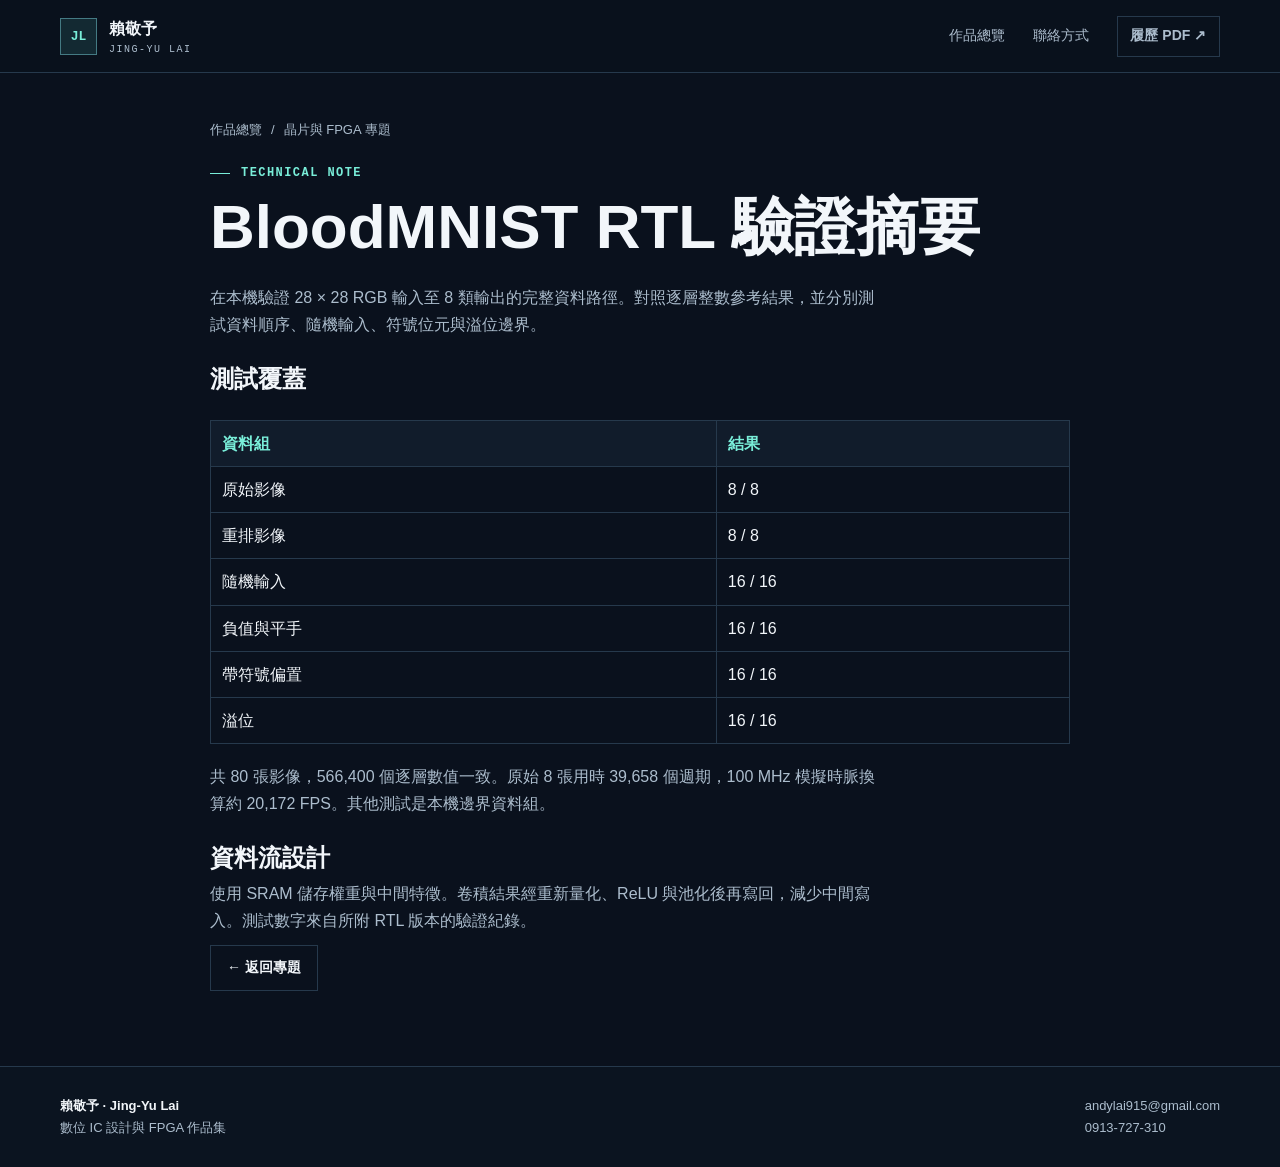
==== blood-validation.html @ 58cb05b3 "Publish portfolio on GitHub Pages" ====
<!doctype html><html lang="zh-Hant"><head><meta charset="utf-8"><meta name="viewport" content="width=device-width, initial-scale=1"><meta name="robots" content="noindex, nofollow"><meta name="description" content="在本機驗證 28 × 28 RGB 輸入至 8 類輸出的完整資料路徑。對照逐層整數參考結果，並分別測試資料順序、隨機輸入、符號位元與溢位邊界。"><meta name="theme-color" content="#0a111d"><title>BloodMNIST RTL 驗證摘要｜賴敬予</title><link rel="icon" type="image/svg+xml" href="assets/icon.svg"><link rel="stylesheet" href="site.css"><script src="site.js" defer></script></head><body><a class="skip" href="#main">跳至主要內容</a><header class="topbar"><div class="wrap"><a class="brand" href="index.html"><span class="mark" aria-hidden="true">JL</span><span>賴敬予<small>JING-YU LAI</small></span></a><nav class="nav" aria-label="主選單"><a href="index.html#portfolio">作品總覽</a><a class="contact-nav" href="index.html#contact">聯絡方式</a><a class="outline" href="assets/docs/resume-zh.pdf" target="_blank" rel="noopener">履歷 PDF ↗</a></nav></div></header><main id="main" class="wrap readable"><div class="crumb"><a href="index.html#portfolio">作品總覽</a> / <a href="hardware.html#entry-1">晶片與 FPGA 專題</a></div><div class="mono eyebrow">TECHNICAL NOTE</div><h1>BloodMNIST RTL 驗證摘要</h1><p>在本機驗證 28 × 28 RGB 輸入至 8 類輸出的完整資料路徑。對照逐層整數參考結果，並分別測試資料順序、隨機輸入、符號位元與溢位邊界。</p><h2>測試覆蓋</h2><div class="table-wrap"><table><thead><tr><th scope="col">資料組</th><th scope="col">結果</th></tr></thead><tbody><tr><td>原始影像</td><td>8 / 8</td></tr><tr><td>重排影像</td><td>8 / 8</td></tr><tr><td>隨機輸入</td><td>16 / 16</td></tr><tr><td>負值與平手</td><td>16 / 16</td></tr><tr><td>帶符號偏置</td><td>16 / 16</td></tr><tr><td>溢位</td><td>16 / 16</td></tr></tbody></table></div><p>共 80 張影像，566,400 個逐層數值一致。原始 8 張用時 39,658 個週期，100 MHz 模擬時脈換算約 20,172 FPS。其他測試是本機邊界資料組。</p><h2>資料流設計</h2><p>使用 SRAM 儲存權重與中間特徵。卷積結果經重新量化、ReLU 與池化後再寫回，減少中間寫入。測試數字來自所附 RTL 版本的驗證紀錄。</p><a class="outline" href="hardware.html#entry-1">← 返回專題</a></main><footer class="footer" id="contact"><div class="wrap"><div><strong>賴敬予 · Jing-Yu Lai</strong><br>數位 IC 設計與 FPGA 作品集</div><div><a href="mailto:andylai915@gmail.com">andylai915@gmail.com</a><br><a href="tel:+886913727310">0913-727-310</a></div></div></footer></body></html>
---- site.css ----
:root{color-scheme:dark;--bg:#0a111d;--nav:#0b1420;--surface:#111c2b;--surface2:#142235;--line:#26394c;--ink:#f2f6fa;--muted:#acbdcd;--mint:#79eed9;--blue:#6ea8ff;--mono:"Cascadia Mono","SFMono-Regular",Consolas,monospace;--sans:"Segoe UI","Microsoft JhengHei","Noto Sans TC",sans-serif}
*{box-sizing:border-box}html{scroll-behavior:smooth;scroll-padding-top:95px}body{margin:0;background:var(--bg);color:var(--ink);font:16px/1.7 var(--sans);-webkit-font-smoothing:antialiased}img{display:block;max-width:100%}a{color:inherit;text-decoration:none}button{font:inherit}a:focus-visible,button:focus-visible{outline:2px solid var(--mint);outline-offset:5px}h1,h2,h3,p{margin:0}h1,h2,h3{line-height:1.22;text-wrap:balance}p{max-width:75ch}::selection{background:var(--mint);color:#06151a}
.wrap{width:min(1160px,calc(100% - 72px));margin-inline:auto}.skip{position:absolute;z-index:9;left:12px;top:-100px;background:var(--mint);color:var(--bg);padding:.65rem 1rem}.skip:focus{top:12px}
.topbar{position:sticky;top:0;z-index:5;background:rgba(10,17,29,.94);border-bottom:1px solid var(--line);backdrop-filter:blur(14px)}.topbar .wrap{display:flex;align-items:center;justify-content:space-between;min-height:72px;gap:20px}.brand{display:flex;align-items:center;gap:12px;font-weight:760;white-space:nowrap}.mark{width:37px;height:37px;border:1px solid #447a83;color:var(--mint);background:#132932;display:grid;place-items:center;font:700 13px var(--mono)}.brand small{display:block;font:10px/1.4 var(--mono);letter-spacing:.15em;color:var(--muted)}.nav{display:flex;align-items:center;gap:28px;font-size:14px;color:var(--muted);white-space:nowrap}.nav a:hover,.contact-links a:hover,.crumb a:hover{color:var(--mint)}.nav .outline{padding:.4rem .8rem}
.mono{font-family:var(--mono);font-size:12px;letter-spacing:.12em;color:var(--mint);font-weight:700}.eyebrow{display:flex;align-items:center;gap:11px}.eyebrow:before{content:"";width:20px;height:1px;background:var(--mint)}.dim{color:var(--muted)}.grid-bg{position:relative;isolation:isolate;background-image:linear-gradient(#6ca6dc0c 1px,transparent 1px),linear-gradient(90deg,#6ca6dc0c 1px,transparent 1px),radial-gradient(ellipse at 77% 30%,#152d46 0,transparent 62%);background-size:36px 36px,36px 36px,100% 100%}.grid-bg:after{content:"";pointer-events:none;z-index:-1;position:absolute;inset:0;background:linear-gradient(0deg,var(--bg) 0%,transparent 24%)}
.hero{position:relative;overflow:hidden;border-bottom:1px solid #172639}.trace{position:absolute;inset:0 0 0 auto;width:min(66%,860px);height:100%;object-fit:cover;opacity:.54;z-index:-1;pointer-events:none}.hero-grid{display:grid;grid-template-columns:1.38fr .85fr;gap:6%;align-items:center;min-height:532px;padding-block:60px}.hero h1{font-size:clamp(60px,9vw,116px);font-weight:850;letter-spacing:.045em;margin:16px 0 1px}.hero .english{color:var(--mint);font-size:clamp(24px,4vw,42px);font-weight:570;letter-spacing:.04em;line-height:1.15}.hero h2{font-size:clamp(17px,2vw,23px);margin-top:24px;letter-spacing:.07em}.lede{margin-top:12px;color:var(--muted);font-size:16px;line-height:1.78}.actions,.contact-links{display:flex;flex-wrap:wrap;align-items:center;gap:12px}.actions{margin-top:24px}.button,.outline{display:inline-flex;align-items:center;justify-content:center;gap:10px;padding:.63rem 1rem;border:1px solid var(--line);font-weight:710;font-size:14px;min-height:41px}.button{background:var(--mint);color:#08202a;border-color:var(--mint)}.button:hover{background:#a9fff0}.outline:hover{border-color:var(--mint);color:var(--mint)}.contact-links{margin-top:18px;font-size:14px;color:var(--muted);column-gap:21px}.contact-links span{color:var(--mint);font:11px var(--mono);margin-right:6px}
.portrait{width:min(100%,334px);margin:0 auto;position:relative;padding:14px;border:1px solid #527180;background:#0c1825c9;box-shadow:0 20px 80px #01070d88}.portrait:before,.portrait:after{content:"";position:absolute;width:27px;height:27px;pointer-events:none}.portrait:before{left:-1px;top:-1px;border-left:2px solid var(--mint);border-top:2px solid var(--mint)}.portrait:after{right:-1px;bottom:-1px;border-right:2px solid var(--mint);border-bottom:2px solid var(--mint)}.portrait img{width:100%;aspect-ratio:1.02;object-fit:cover;object-position:50% 36%;background:#e8eef2}.portrait figcaption{font:11px/1.4 var(--mono);letter-spacing:.09em;color:#b2d6dd;display:flex;justify-content:space-between;gap:8px;margin-top:12px}.portrait figcaption span:last-child{color:var(--mint)}
.metrics-band{border-bottom:1px solid var(--line);background:#0e1825}.home-metrics{display:grid;grid-template-columns:repeat(4,1fr)}.home-metrics a{padding:23px 20px 23px 0;display:block}.home-metrics a+a{border-left:1px solid var(--line);padding-left:23px}.home-metrics a:hover strong{color:#fff}.home-metrics strong{display:block;font-size:clamp(20px,2.9vw,31px);font-weight:750;line-height:1.2;color:var(--mint);font-variant-numeric:tabular-nums}.home-metrics span{display:block;color:var(--muted);font-size:13px;margin-top:5px}
.library{padding:70px 0 85px}.section-head{margin:0 0 27px}.section-head h2{font-size:clamp(29px,4vw,45px);margin-top:9px}.section-head p{color:var(--muted);margin-top:10px}.cards{display:grid;grid-template-columns:repeat(3,minmax(0,1fr));gap:18px}.card{display:block;border:1px solid var(--line);background:var(--surface);transition:transform .18s,border-color .18s;position:relative}.card:hover{transform:translateY(-4px);border-color:var(--mint)}.card-image{aspect-ratio:2.05;overflow:hidden;border-bottom:1px solid var(--line);position:relative}.card-image img{width:100%;height:100%;object-fit:cover}.card-image b{position:absolute;top:10px;left:12px;border:1px solid #4e7782;background:#0a1724;padding:2px 7px;color:var(--mint);font:12px/1.5 var(--mono)}.card-text{padding:17px 17px 18px;position:relative}.card-text h3{margin-top:5px;font-size:21px;max-width:90%}.card-text p{margin-top:7px;font-size:14px;color:var(--muted)}.card-text .arrow{position:absolute;right:17px;top:25px;color:var(--mint);font-size:20px}.card-text .mono{font-size:10px}
.skills-strip{border-block:1px solid var(--line);padding:31px 0;background:#0e1825}.skills-strip .wrap{display:grid;grid-template-columns:1fr 1.45fr;gap:25px;align-items:center}.skills-strip h2{margin:6px 0 0;font-size:23px}.skills-strip p{color:var(--muted)}
.detail-hero{border-bottom:1px solid var(--line)}.detail-hero .wrap{display:grid;grid-template-columns:1.6fr 1fr;align-items:center;gap:32px;padding-block:46px}.detail-hero h1{font-size:clamp(38px,6.2vw,68px);margin:12px 0 14px}.detail-hero p{color:var(--muted);line-height:1.9}.detail-hero img{border:1px solid #3a5868;width:100%}.crumb{color:var(--muted);font-size:13px;margin-bottom:22px;display:flex;flex-wrap:wrap;gap:9px}.indexline{padding:18px 0;border-bottom:1px solid var(--line);background:#0e1825}.indexline .wrap{display:flex;align-items:baseline;gap:11px 22px;flex-wrap:wrap}.indexline a{font-size:13px;color:var(--muted);text-decoration:underline;text-underline-offset:3px}.indexline a:hover{color:var(--mint)}.entries{padding:20px 0 72px}.entry{display:grid;grid-template-columns:66px 1fr;gap:15px;padding:35px 0;border-bottom:1px solid var(--line);scroll-margin-top:10px}.entry-id{color:var(--mint);font:700 24px var(--mono);opacity:.8;padding-top:6px}.entry h2{font-size:clamp(23px,3.4vw,36px);margin:6px 0 11px}.entry p{color:var(--muted);line-height:1.8}.entry .note{font-size:13px;margin-top:10px}.entry .metrics{display:grid;grid-template-columns:repeat(auto-fit,minmax(184px,1fr));margin-top:19px;gap:11px}.entry .metric{border-top:1px solid #3b6a71;background:#12212e;padding:10px 13px}.entry .metric strong{display:block;font-size:clamp(17px,2.2vw,23px);color:var(--mint);font-variant-numeric:tabular-nums}.entry .metric span{display:block;font-size:13px;color:var(--muted)}.docs{display:flex;flex-wrap:wrap;gap:8px;margin-top:20px}.docs a{color:var(--ink);font-size:14px;display:inline-flex;align-items:center;gap:8px;padding:8px 11px;background:#132232;border:1px solid var(--line)}.docs a:hover{border-color:var(--mint);color:var(--mint)}.docs b{font:700 10px var(--mono);color:var(--mint)}.docs .open{color:var(--mint)}
.gallery{display:grid;grid-template-columns:repeat(auto-fit,minmax(170px,1fr));gap:12px;margin-top:20px}.gallery button{padding:0;cursor:zoom-in;color:var(--ink);text-align:left;border:1px solid var(--line);background:var(--surface);min-width:0}.gallery button:hover{border-color:var(--mint)}.gallery img{width:100%;height:165px;object-fit:contain;background:#e8edf2}.gallery span{display:flex;justify-content:space-between;gap:10px;padding:8px 10px;font-size:13px}.gallery b{color:var(--mint)}
.viewer{position:fixed;border:1px solid #587789;background:#0d1827;color:var(--ink);padding:0;width:min(1000px,calc(100% - 30px));max-height:92dvh}.viewer::backdrop{background:#03070cdb}.viewer header{display:flex;justify-content:space-between;gap:12px;align-items:center;padding:8px 13px;border-bottom:1px solid var(--line)}.viewer button{background:#15273b;color:var(--ink);border:1px solid var(--line);padding:.35rem .8rem;cursor:pointer}.viewer img{margin:auto;width:auto;max-width:100%;max-height:calc(92dvh - 56px);object-fit:contain;background:white}.bottom-nav{display:flex;justify-content:space-between;gap:16px;padding-top:24px}.readable{padding:46px 0 75px;max-width:860px}.readable h1{font-size:clamp(36px,6vw,62px);margin:6px 0 19px}.readable h2{margin:26px 0 7px}.readable p{color:var(--muted);margin:0 0 11px}.readable table{border-collapse:collapse;width:100%;margin:19px 0}.readable th,.readable td{text-align:left;padding:9px 11px;border:1px solid var(--line)}.readable th{color:var(--mint);background:var(--surface)}.readable .table-wrap{overflow:auto}.footer{border-top:1px solid var(--line);padding:28px 0;background:#0b1420}.footer .wrap{display:flex;flex-wrap:wrap;justify-content:space-between;gap:14px;color:var(--muted);font-size:13px}.footer strong{color:var(--ink)}.footer a:hover{color:var(--mint)}
@media(max-width:850px){.wrap{width:calc(100% - 42px)}.hero-grid{gap:4%;min-height:450px}.cards{grid-template-columns:repeat(2,minmax(0,1fr))}.nav{gap:16px}.detail-hero .wrap{gap:18px}.home-metrics a+a{padding-left:12px}.home-metrics a{padding-right:9px}}
@media(max-width:560px){.wrap{width:calc(100% - 32px)}.topbar .wrap{min-height:62px;gap:8px}.brand{gap:7px;font-size:13px}.mark{width:29px;height:29px;font-size:10px}.brand small,.nav .contact-nav{display:none}.nav{gap:10px;font-size:12px}.nav .outline{min-height:30px;font-size:11px;padding:.2rem .4rem}.hero-grid{grid-template-columns:1fr;padding-block:35px 29px;gap:27px}.hero h1{font-size:66px}.hero h2{margin-top:16px}.portrait{width:62%;max-width:240px;justify-self:start;margin:0}.trace{width:100%}.home-metrics{grid-template-columns:repeat(2,1fr)}.home-metrics a:nth-child(3){border-left:0;padding-left:0}.home-metrics a:nth-child(n+3){border-top:1px solid var(--line)}.home-metrics a{padding-top:15px;padding-bottom:15px}.library{padding-block:45px}.cards{grid-template-columns:1fr}.skills-strip .wrap,.detail-hero .wrap{grid-template-columns:1fr}.detail-hero .wrap{padding-block:30px}.detail-hero img{max-width:380px}.entry{grid-template-columns:30px 1fr;gap:9px;padding:26px 0}.entry-id{font-size:16px}.entry .metrics{grid-template-columns:1fr}.gallery{grid-template-columns:1fr}.gallery img{height:150px}.bottom-nav{flex-wrap:wrap}}
@media(prefers-reduced-motion:reduce){*,*::before,*::after{scroll-behavior:auto!important;transition:none!important}}
.gallery img.full-image{height:auto}
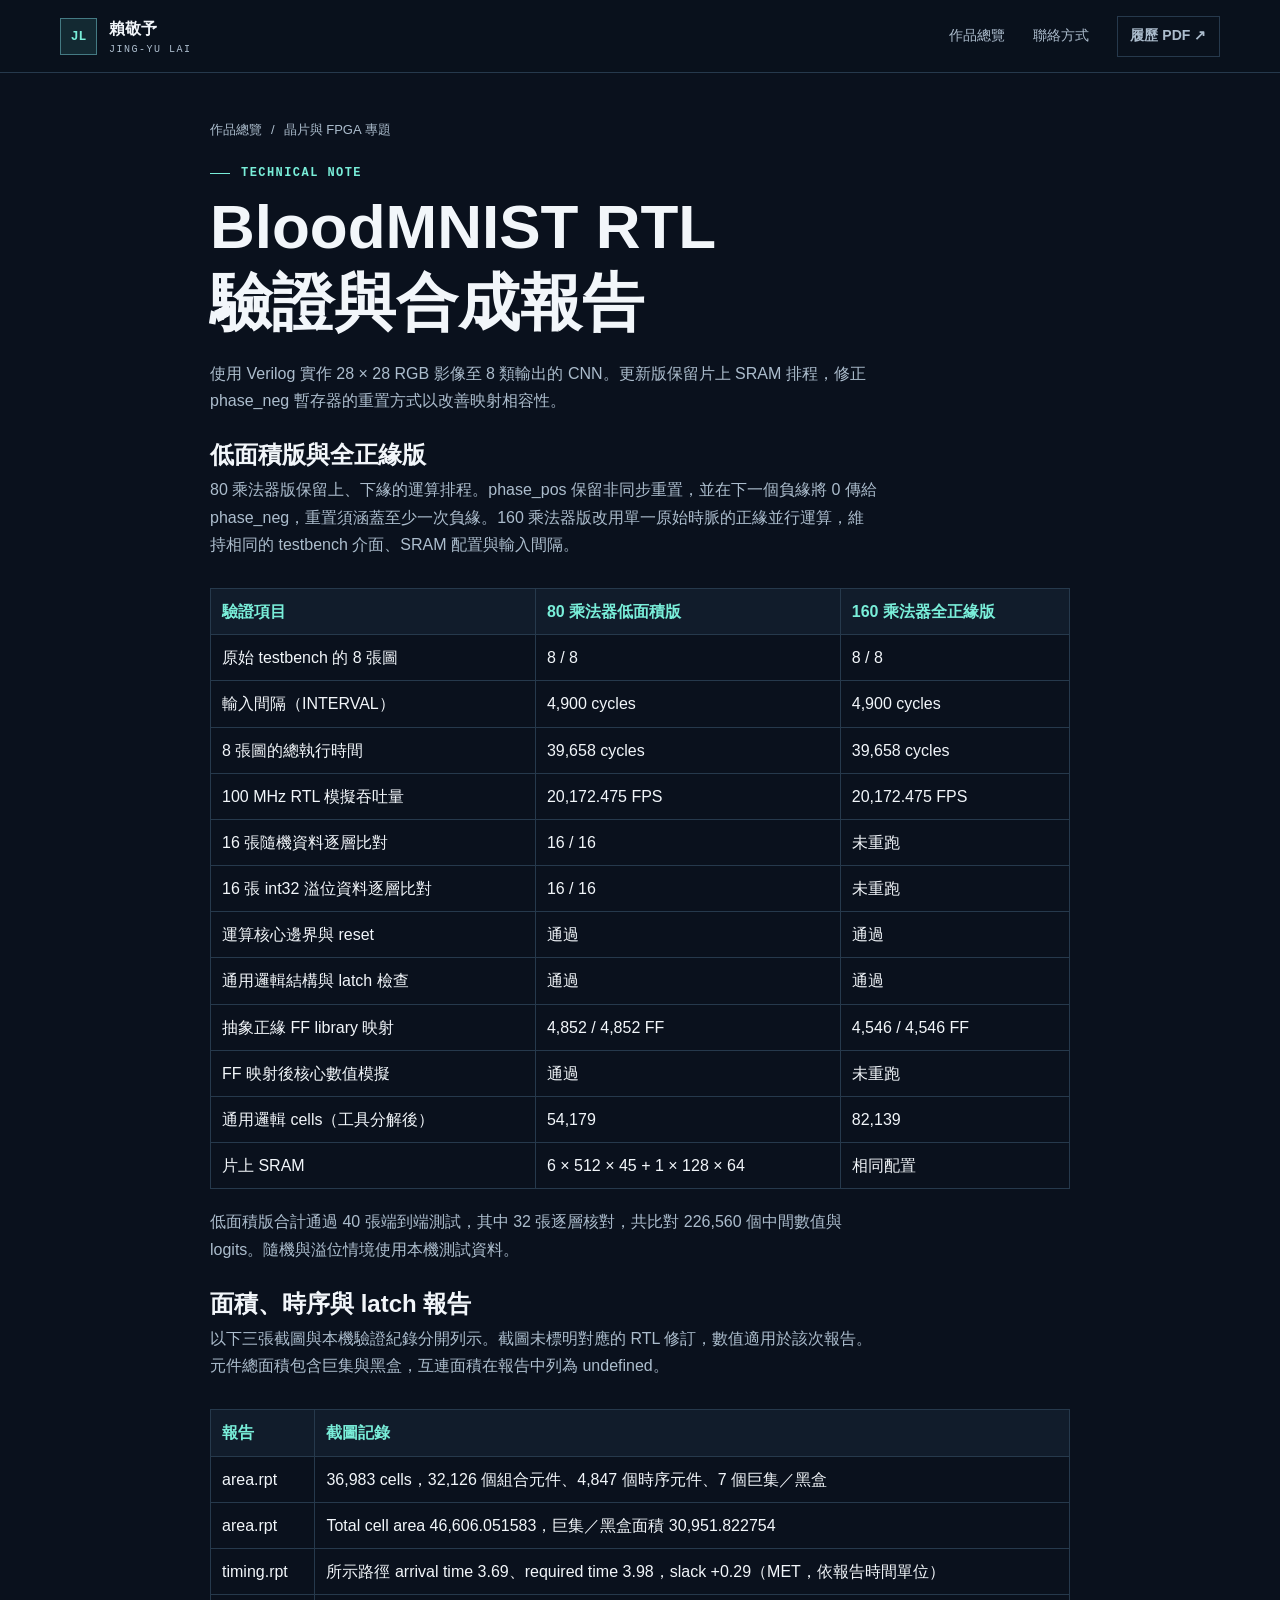
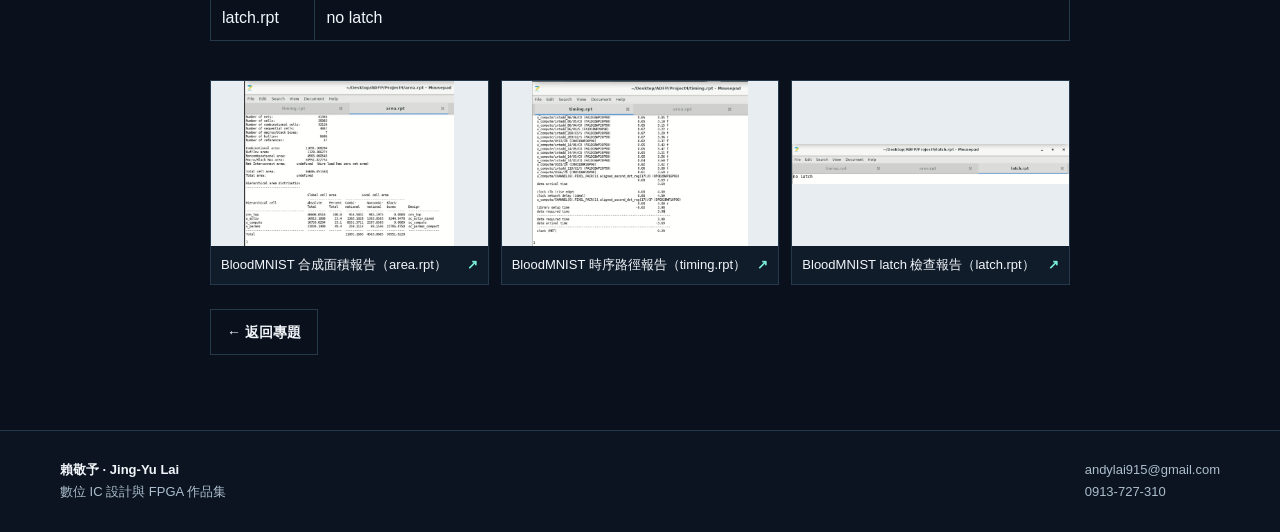
==== commit 27785d66: "Update hardware project reports and schematics" ====
--- a/blood-validation.html
+++ b/blood-validation.html
@@ -1 +1,8 @@
-<!doctype html><html lang="zh-Hant"><head><meta charset="utf-8"><meta name="viewport" content="width=device-width, initial-scale=1"><meta name="robots" content="noindex, nofollow"><meta name="description" content="在本機驗證 28 × 28 RGB 輸入至 8 類輸出的完整資料路徑。對照逐層整數參考結果，並分別測試資料順序、隨機輸入、符號位元與溢位邊界。"><meta name="theme-color" content="#0a111d"><title>BloodMNIST RTL 驗證摘要｜賴敬予</title><link rel="icon" type="image/svg+xml" href="assets/icon.svg"><link rel="stylesheet" href="site.css"><script src="site.js" defer></script></head><body><a class="skip" href="#main">跳至主要內容</a><header class="topbar"><div class="wrap"><a class="brand" href="index.html"><span class="mark" aria-hidden="true">JL</span><span>賴敬予<small>JING-YU LAI</small></span></a><nav class="nav" aria-label="主選單"><a href="index.html#portfolio">作品總覽</a><a class="contact-nav" href="index.html#contact">聯絡方式</a><a class="outline" href="assets/docs/resume-zh.pdf" target="_blank" rel="noopener">履歷 PDF ↗</a></nav></div></header><main id="main" class="wrap readable"><div class="crumb"><a href="index.html#portfolio">作品總覽</a> / <a href="hardware.html#entry-1">晶片與 FPGA 專題</a></div><div class="mono eyebrow">TECHNICAL NOTE</div><h1>BloodMNIST RTL 驗證摘要</h1><p>在本機驗證 28 × 28 RGB 輸入至 8 類輸出的完整資料路徑。對照逐層整數參考結果，並分別測試資料順序、隨機輸入、符號位元與溢位邊界。</p><h2>測試覆蓋</h2><div class="table-wrap"><table><thead><tr><th scope="col">資料組</th><th scope="col">結果</th></tr></thead><tbody><tr><td>原始影像</td><td>8 / 8</td></tr><tr><td>重排影像</td><td>8 / 8</td></tr><tr><td>隨機輸入</td><td>16 / 16</td></tr><tr><td>負值與平手</td><td>16 / 16</td></tr><tr><td>帶符號偏置</td><td>16 / 16</td></tr><tr><td>溢位</td><td>16 / 16</td></tr></tbody></table></div><p>共 80 張影像，566,400 個逐層數值一致。原始 8 張用時 39,658 個週期，100 MHz 模擬時脈換算約 20,172 FPS。其他測試是本機邊界資料組。</p><h2>資料流設計</h2><p>使用 SRAM 儲存權重與中間特徵。卷積結果經重新量化、ReLU 與池化後再寫回，減少中間寫入。測試數字來自所附 RTL 版本的驗證紀錄。</p><a class="outline" href="hardware.html#entry-1">← 返回專題</a></main><footer class="footer" id="contact"><div class="wrap"><div><strong>賴敬予 · Jing-Yu Lai</strong><br>數位 IC 設計與 FPGA 作品集</div><div><a href="mailto:andylai915@gmail.com">andylai915@gmail.com</a><br><a href="tel:+886913727310">0913-727-310</a></div></div></footer></body></html>+<!doctype html><html lang="zh-Hant"><head><meta charset="utf-8"><meta name="viewport" content="width=device-width, initial-scale=1"><meta name="robots" content="noindex, nofollow"><meta name="description" content="使用 Verilog 實作 28 × 28 RGB 影像至 8 類輸出的 CNN。更新版保留片上 SRAM 排程，修正 phase_neg 暫存器的重置方式以改善映射相容性。"><meta name="theme-color" content="#0a111d"><title>BloodMNIST RTL 驗證與合成報告｜賴敬予</title><link rel="icon" type="image/svg+xml" href="assets/icon.svg"><link rel="stylesheet" href="site.css"><script src="site.js" defer></script></head><body><a class="skip" href="#main">跳至主要內容</a><header class="topbar"><div class="wrap"><a class="brand" href="index.html"><span class="mark" aria-hidden="true">JL</span><span>賴敬予<small>JING-YU LAI</small></span></a><nav class="nav" aria-label="主選單"><a href="index.html#portfolio">作品總覽</a><a class="contact-nav" href="index.html#contact">聯絡方式</a><a class="outline" href="assets/docs/resume-zh.pdf" target="_blank" rel="noopener">履歷 PDF ↗</a></nav></div></header><main id="main" class="wrap readable"><div class="crumb"><a href="index.html#portfolio">作品總覽</a> / <a href="hardware.html#entry-1">晶片與 FPGA 專題</a></div><div class="mono eyebrow">TECHNICAL NOTE</div><h1>BloodMNIST RTL 驗證與合成報告</h1><p>使用 Verilog 實作 28 × 28 RGB 影像至 8 類輸出的 CNN。更新版保留片上 SRAM 排程，修正 phase_neg 暫存器的重置方式以改善映射相容性。</p><h2>低面積版與全正緣版</h2>
+    <p>80 乘法器版保留上、下緣的運算排程。phase_pos 保留非同步重置，並在下一個負緣將 0 傳給 phase_neg，重置須涵蓋至少一次負緣。160 乘法器版改用單一原始時脈的正緣並行運算，維持相同的 testbench 介面、SRAM 配置與輸入間隔。</p>
+    <div class="table-wrap" role="region" aria-label="比較表" tabindex="0"><table><thead><tr><th scope="col">驗證項目</th><th scope="col">80 乘法器低面積版</th><th scope="col">160 乘法器全正緣版</th></tr></thead><tbody><tr><th scope="row">原始 testbench 的 8 張圖</th><td>8 / 8</td><td>8 / 8</td></tr><tr><th scope="row">輸入間隔（INTERVAL）</th><td>4,900 cycles</td><td>4,900 cycles</td></tr><tr><th scope="row">8 張圖的總執行時間</th><td>39,658 cycles</td><td>39,658 cycles</td></tr><tr><th scope="row">100 MHz RTL 模擬吞吐量</th><td>20,172.475 FPS</td><td>20,172.475 FPS</td></tr><tr><th scope="row">16 張隨機資料逐層比對</th><td>16 / 16</td><td>未重跑</td></tr><tr><th scope="row">16 張 int32 溢位資料逐層比對</th><td>16 / 16</td><td>未重跑</td></tr><tr><th scope="row">運算核心邊界與 reset</th><td>通過</td><td>通過</td></tr><tr><th scope="row">通用邏輯結構與 latch 檢查</th><td>通過</td><td>通過</td></tr><tr><th scope="row">抽象正緣 FF library 映射</th><td>4,852 / 4,852 FF</td><td>4,546 / 4,546 FF</td></tr><tr><th scope="row">FF 映射後核心數值模擬</th><td>通過</td><td>未重跑</td></tr><tr><th scope="row">通用邏輯 cells（工具分解後）</th><td>54,179</td><td>82,139</td></tr><tr><th scope="row">片上 SRAM</th><td>6 × 512 × 45 + 1 × 128 × 64</td><td>相同配置</td></tr></tbody></table></div>
+    <p>低面積版合計通過 40 張端到端測試，其中 32 張逐層核對，共比對 226,560 個中間數值與 logits。隨機與溢位情境使用本機測試資料。</p>
+    <h2>面積、時序與 latch 報告</h2>
+    <p>以下三張截圖與本機驗證紀錄分開列示。截圖未標明對應的 RTL 修訂，數值適用於該次報告。元件總面積包含巨集與黑盒，互連面積在報告中列為 undefined。</p>
+    <div class="table-wrap" role="region" aria-label="比較表" tabindex="0"><table><thead><tr><th scope="col">報告</th><th scope="col">截圖記錄</th></tr></thead><tbody><tr><th scope="row">area.rpt</th><td>36,983 cells，32,126 個組合元件、4,847 個時序元件、7 個巨集／黑盒</td></tr><tr><th scope="row">area.rpt</th><td>Total cell area 46,606.051583，巨集／黑盒面積 30,951.822754</td></tr><tr><th scope="row">timing.rpt</th><td>所示路徑 arrival time 3.69、required time 3.98，slack +0.29（MET，依報告時間單位）</td></tr><tr><th scope="row">latch.rpt</th><td>no latch</td></tr></tbody></table></div>
+    <div class="gallery"><button type="button" data-picture="assets/blood-area.png" data-label="BloodMNIST 合成面積報告（area.rpt）" aria-label="放大：BloodMNIST 合成面積報告（area.rpt）"><img src="assets/blood-area.png" alt="BloodMNIST 合成面積報告（area.rpt）" loading="lazy"><span>BloodMNIST 合成面積報告（area.rpt） <b aria-hidden="true">↗</b></span></button><button type="button" data-picture="assets/blood-timing.png" data-label="BloodMNIST 時序路徑報告（timing.rpt）" aria-label="放大：BloodMNIST 時序路徑報告（timing.rpt）"><img src="assets/blood-timing.png" alt="BloodMNIST 時序路徑報告（timing.rpt）" loading="lazy"><span>BloodMNIST 時序路徑報告（timing.rpt） <b aria-hidden="true">↗</b></span></button><button type="button" data-picture="assets/blood-latch.png" data-label="BloodMNIST latch 檢查報告（latch.rpt）" aria-label="放大：BloodMNIST latch 檢查報告（latch.rpt）"><img src="assets/blood-latch.png" alt="BloodMNIST latch 檢查報告（latch.rpt）" loading="lazy"><span>BloodMNIST latch 檢查報告（latch.rpt） <b aria-hidden="true">↗</b></span></button></div><a class="outline" href="hardware.html#entry-1">← 返回專題</a></main><footer class="footer" id="contact"><div class="wrap"><div><strong>賴敬予 · Jing-Yu Lai</strong><br>數位 IC 設計與 FPGA 作品集</div><div><a href="mailto:andylai915@gmail.com">andylai915@gmail.com</a><br><a href="tel:+886913727310">0913-727-310</a></div></div></footer><dialog class="viewer" id="image-viewer" aria-label="放大圖片"><header><span></span><div class="viewer-actions"><a class="outline" target="_blank" rel="noopener">原始尺寸 ↗</a><form method="dialog"><button>關閉</button></form></div></header><img alt=""></dialog></body></html>
--- a/site.css
+++ b/site.css
@@ -15,3 +15,71 @@
 @media(max-width:560px){.wrap{width:calc(100% - 32px)}.topbar .wrap{min-height:62px;gap:8px}.brand{gap:7px;font-size:13px}.mark{width:29px;height:29px;font-size:10px}.brand small,.nav .contact-nav{display:none}.nav{gap:10px;font-size:12px}.nav .outline{min-height:30px;font-size:11px;padding:.2rem .4rem}.hero-grid{grid-template-columns:1fr;padding-block:35px 29px;gap:27px}.hero h1{font-size:66px}.hero h2{margin-top:16px}.portrait{width:62%;max-width:240px;justify-self:start;margin:0}.trace{width:100%}.home-metrics{grid-template-columns:repeat(2,1fr)}.home-metrics a:nth-child(3){border-left:0;padding-left:0}.home-metrics a:nth-child(n+3){border-top:1px solid var(--line)}.home-metrics a{padding-top:15px;padding-bottom:15px}.library{padding-block:45px}.cards{grid-template-columns:1fr}.skills-strip .wrap,.detail-hero .wrap{grid-template-columns:1fr}.detail-hero .wrap{padding-block:30px}.detail-hero img{max-width:380px}.entry{grid-template-columns:30px 1fr;gap:9px;padding:26px 0}.entry-id{font-size:16px}.entry .metrics{grid-template-columns:1fr}.gallery{grid-template-columns:1fr}.gallery img{height:150px}.bottom-nav{flex-wrap:wrap}}
 @media(prefers-reduced-motion:reduce){*,*::before,*::after{scroll-behavior:auto!important;transition:none!important}}
 .gallery img.full-image{height:auto}
+
+.entry > div {
+  min-width: 0;
+}
+
+.entry .table-wrap {
+  margin: 20px 0 8px;
+  overflow-x: auto;
+}
+
+.entry table {
+  width: 100%;
+  min-width: 520px;
+  border-collapse: collapse;
+}
+
+.entry th,
+.entry td {
+  border: 1px solid var(--line);
+  padding: 9px 11px;
+  text-align: left;
+}
+
+.entry thead th {
+  color: var(--mint);
+  background: var(--surface);
+}
+
+.entry tbody th {
+  font-weight: 600;
+}
+
+.readable td,
+.readable tbody th {
+  font-weight: 400;
+}
+
+.readable tbody th {
+  color: var(--ink);
+  background: transparent;
+}
+
+.readable .gallery {
+  margin-bottom: 24px;
+}
+
+.viewer-actions {
+  display: flex;
+  flex: 0 0 auto;
+  align-items: center;
+  gap: 7px;
+}
+
+.viewer-actions .outline {
+  min-height: auto;
+  padding: .35rem .5rem;
+  white-space: nowrap;
+  font-size: 12px;
+}
+
+.viewer header span {
+  min-width: 0;
+  overflow-wrap: anywhere;
+}
+
+.viewer button {
+  white-space: nowrap;
+}
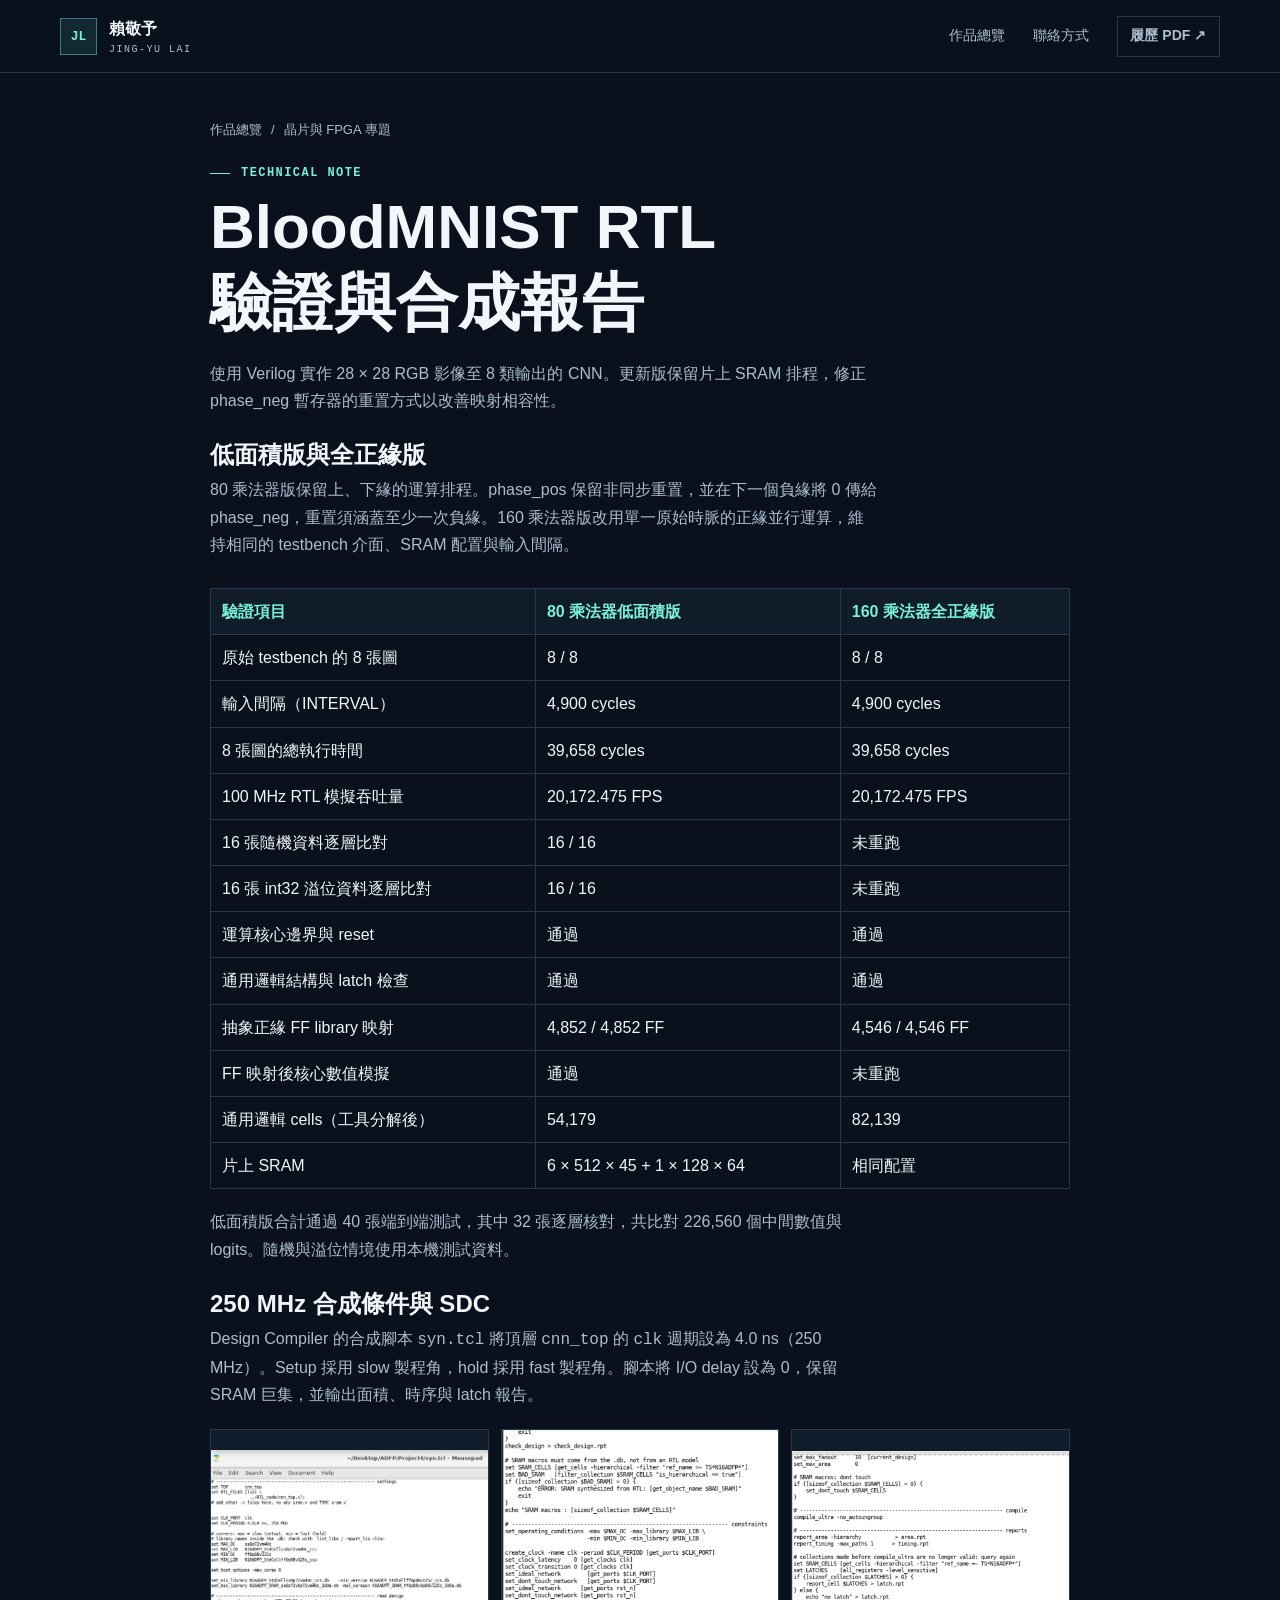
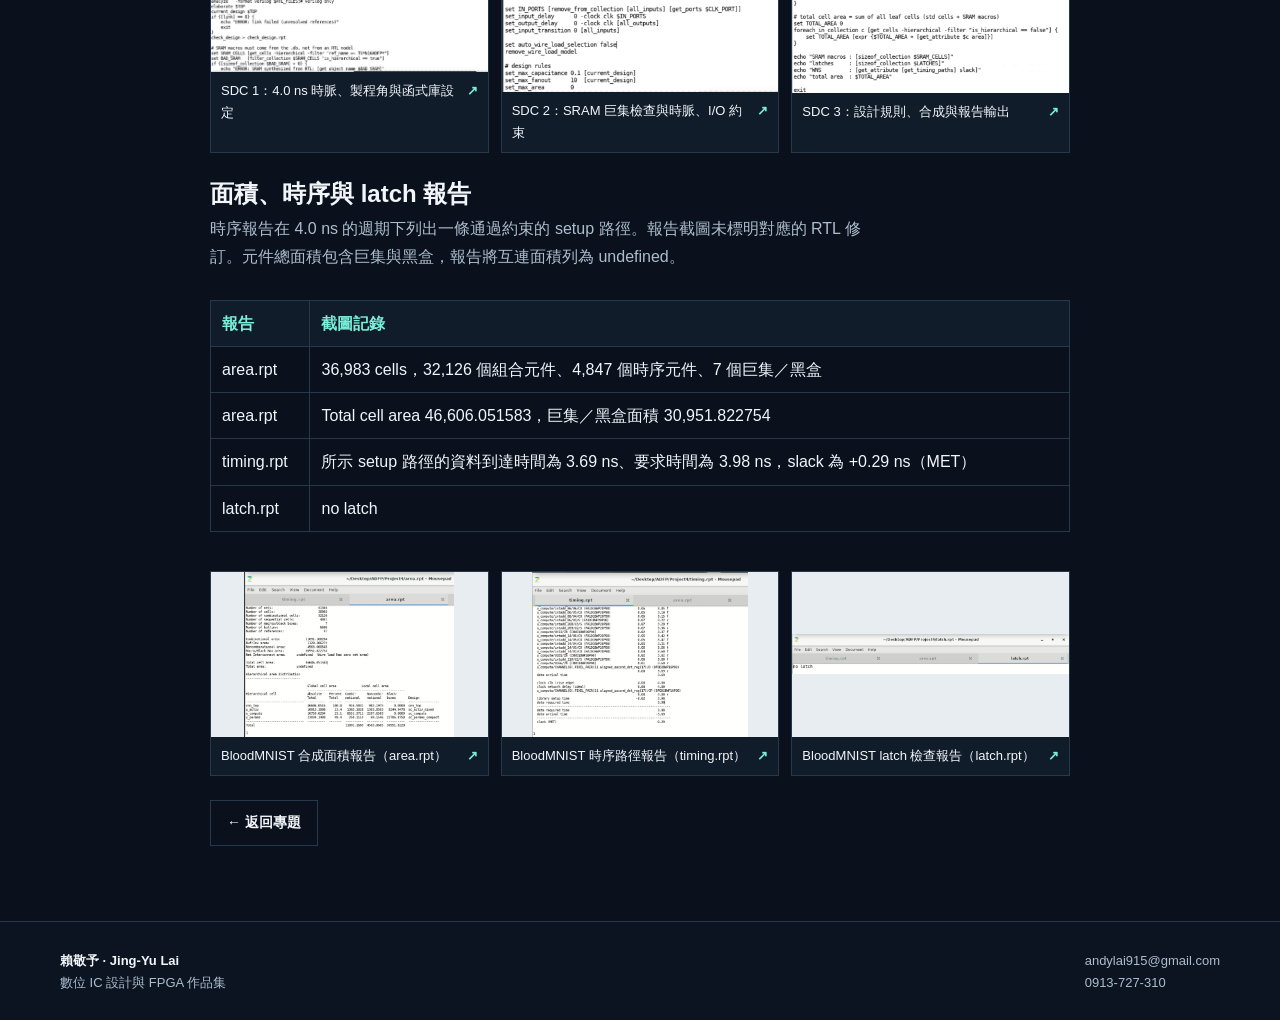
==== commit f900bbc2: "Document BloodMNIST 250 MHz synthesis constraints" ====
--- a/blood-validation.html
+++ b/blood-validation.html
@@ -2,7 +2,10 @@
     <p>80 乘法器版保留上、下緣的運算排程。phase_pos 保留非同步重置，並在下一個負緣將 0 傳給 phase_neg，重置須涵蓋至少一次負緣。160 乘法器版改用單一原始時脈的正緣並行運算，維持相同的 testbench 介面、SRAM 配置與輸入間隔。</p>
     <div class="table-wrap" role="region" aria-label="比較表" tabindex="0"><table><thead><tr><th scope="col">驗證項目</th><th scope="col">80 乘法器低面積版</th><th scope="col">160 乘法器全正緣版</th></tr></thead><tbody><tr><th scope="row">原始 testbench 的 8 張圖</th><td>8 / 8</td><td>8 / 8</td></tr><tr><th scope="row">輸入間隔（INTERVAL）</th><td>4,900 cycles</td><td>4,900 cycles</td></tr><tr><th scope="row">8 張圖的總執行時間</th><td>39,658 cycles</td><td>39,658 cycles</td></tr><tr><th scope="row">100 MHz RTL 模擬吞吐量</th><td>20,172.475 FPS</td><td>20,172.475 FPS</td></tr><tr><th scope="row">16 張隨機資料逐層比對</th><td>16 / 16</td><td>未重跑</td></tr><tr><th scope="row">16 張 int32 溢位資料逐層比對</th><td>16 / 16</td><td>未重跑</td></tr><tr><th scope="row">運算核心邊界與 reset</th><td>通過</td><td>通過</td></tr><tr><th scope="row">通用邏輯結構與 latch 檢查</th><td>通過</td><td>通過</td></tr><tr><th scope="row">抽象正緣 FF library 映射</th><td>4,852 / 4,852 FF</td><td>4,546 / 4,546 FF</td></tr><tr><th scope="row">FF 映射後核心數值模擬</th><td>通過</td><td>未重跑</td></tr><tr><th scope="row">通用邏輯 cells（工具分解後）</th><td>54,179</td><td>82,139</td></tr><tr><th scope="row">片上 SRAM</th><td>6 × 512 × 45 + 1 × 128 × 64</td><td>相同配置</td></tr></tbody></table></div>
     <p>低面積版合計通過 40 張端到端測試，其中 32 張逐層核對，共比對 226,560 個中間數值與 logits。隨機與溢位情境使用本機測試資料。</p>
+    <h2 id="sdc">250 MHz 合成條件與 SDC</h2>
+    <p>Design Compiler 的合成腳本 <code>syn.tcl</code> 將頂層 <code>cnn_top</code> 的 <code>clk</code> 週期設為 4.0 ns（250 MHz）。Setup 採用 slow 製程角，hold 採用 fast 製程角。腳本將 I/O delay 設為 0，保留 SRAM 巨集，並輸出面積、時序與 latch 報告。</p>
+    <div class="gallery"><button type="button" data-picture="assets/blood-sdc1.png" data-label="SDC 1：4.0 ns 時脈、製程角與函式庫設定" aria-label="放大：SDC 1：4.0 ns 時脈、製程角與函式庫設定"><img class="full-image" src="assets/blood-sdc1.png" alt="SDC 1：4.0 ns 時脈、製程角與函式庫設定" loading="lazy"><span>SDC 1：4.0 ns 時脈、製程角與函式庫設定 <b aria-hidden="true">↗</b></span></button><button type="button" data-picture="assets/blood-sdc2.png" data-label="SDC 2：SRAM 巨集檢查與時脈、I/O 約束" aria-label="放大：SDC 2：SRAM 巨集檢查與時脈、I/O 約束"><img class="full-image" src="assets/blood-sdc2.png" alt="SDC 2：SRAM 巨集檢查與時脈、I/O 約束" loading="lazy"><span>SDC 2：SRAM 巨集檢查與時脈、I/O 約束 <b aria-hidden="true">↗</b></span></button><button type="button" data-picture="assets/blood-sdc3.png" data-label="SDC 3：設計規則、合成與報告輸出" aria-label="放大：SDC 3：設計規則、合成與報告輸出"><img class="full-image" src="assets/blood-sdc3.png" alt="SDC 3：設計規則、合成與報告輸出" loading="lazy"><span>SDC 3：設計規則、合成與報告輸出 <b aria-hidden="true">↗</b></span></button></div>
     <h2>面積、時序與 latch 報告</h2>
-    <p>以下三張截圖與本機驗證紀錄分開列示。截圖未標明對應的 RTL 修訂，數值適用於該次報告。元件總面積包含巨集與黑盒，互連面積在報告中列為 undefined。</p>
-    <div class="table-wrap" role="region" aria-label="比較表" tabindex="0"><table><thead><tr><th scope="col">報告</th><th scope="col">截圖記錄</th></tr></thead><tbody><tr><th scope="row">area.rpt</th><td>36,983 cells，32,126 個組合元件、4,847 個時序元件、7 個巨集／黑盒</td></tr><tr><th scope="row">area.rpt</th><td>Total cell area 46,606.051583，巨集／黑盒面積 30,951.822754</td></tr><tr><th scope="row">timing.rpt</th><td>所示路徑 arrival time 3.69、required time 3.98，slack +0.29（MET，依報告時間單位）</td></tr><tr><th scope="row">latch.rpt</th><td>no latch</td></tr></tbody></table></div>
+    <p>時序報告在 4.0 ns 的週期下列出一條通過約束的 setup 路徑。報告截圖未標明對應的 RTL 修訂。元件總面積包含巨集與黑盒，報告將互連面積列為 undefined。</p>
+    <div class="table-wrap" role="region" aria-label="比較表" tabindex="0"><table><thead><tr><th scope="col">報告</th><th scope="col">截圖記錄</th></tr></thead><tbody><tr><th scope="row">area.rpt</th><td>36,983 cells，32,126 個組合元件、4,847 個時序元件、7 個巨集／黑盒</td></tr><tr><th scope="row">area.rpt</th><td>Total cell area 46,606.051583，巨集／黑盒面積 30,951.822754</td></tr><tr><th scope="row">timing.rpt</th><td>所示 setup 路徑的資料到達時間為 3.69 ns、要求時間為 3.98 ns，slack 為 +0.29 ns（MET）</td></tr><tr><th scope="row">latch.rpt</th><td>no latch</td></tr></tbody></table></div>
     <div class="gallery"><button type="button" data-picture="assets/blood-area.png" data-label="BloodMNIST 合成面積報告（area.rpt）" aria-label="放大：BloodMNIST 合成面積報告（area.rpt）"><img src="assets/blood-area.png" alt="BloodMNIST 合成面積報告（area.rpt）" loading="lazy"><span>BloodMNIST 合成面積報告（area.rpt） <b aria-hidden="true">↗</b></span></button><button type="button" data-picture="assets/blood-timing.png" data-label="BloodMNIST 時序路徑報告（timing.rpt）" aria-label="放大：BloodMNIST 時序路徑報告（timing.rpt）"><img src="assets/blood-timing.png" alt="BloodMNIST 時序路徑報告（timing.rpt）" loading="lazy"><span>BloodMNIST 時序路徑報告（timing.rpt） <b aria-hidden="true">↗</b></span></button><button type="button" data-picture="assets/blood-latch.png" data-label="BloodMNIST latch 檢查報告（latch.rpt）" aria-label="放大：BloodMNIST latch 檢查報告（latch.rpt）"><img src="assets/blood-latch.png" alt="BloodMNIST latch 檢查報告（latch.rpt）" loading="lazy"><span>BloodMNIST latch 檢查報告（latch.rpt） <b aria-hidden="true">↗</b></span></button></div><a class="outline" href="hardware.html#entry-1">← 返回專題</a></main><footer class="footer" id="contact"><div class="wrap"><div><strong>賴敬予 · Jing-Yu Lai</strong><br>數位 IC 設計與 FPGA 作品集</div><div><a href="mailto:andylai915@gmail.com">andylai915@gmail.com</a><br><a href="tel:+886913727310">0913-727-310</a></div></div></footer><dialog class="viewer" id="image-viewer" aria-label="放大圖片"><header><span></span><div class="viewer-actions"><a class="outline" target="_blank" rel="noopener">原始尺寸 ↗</a><form method="dialog"><button>關閉</button></form></div></header><img alt=""></dialog></body></html>
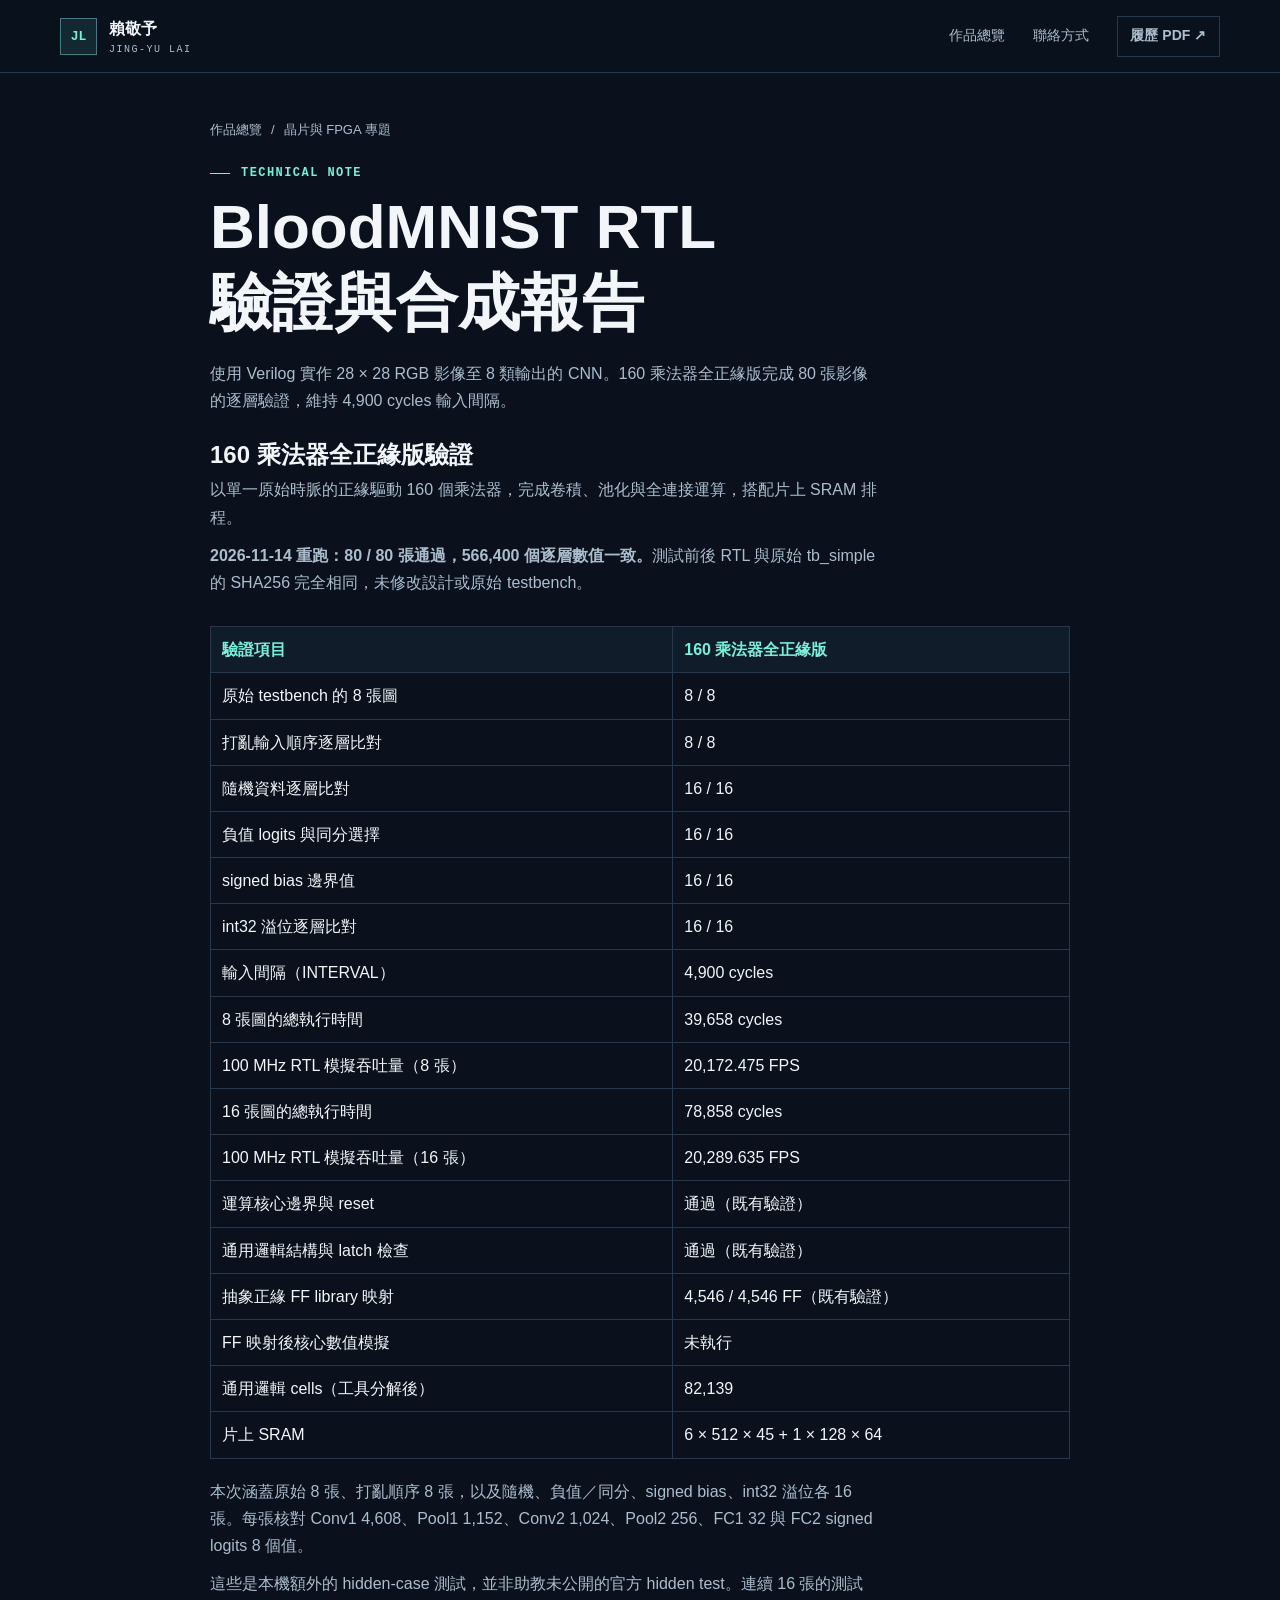
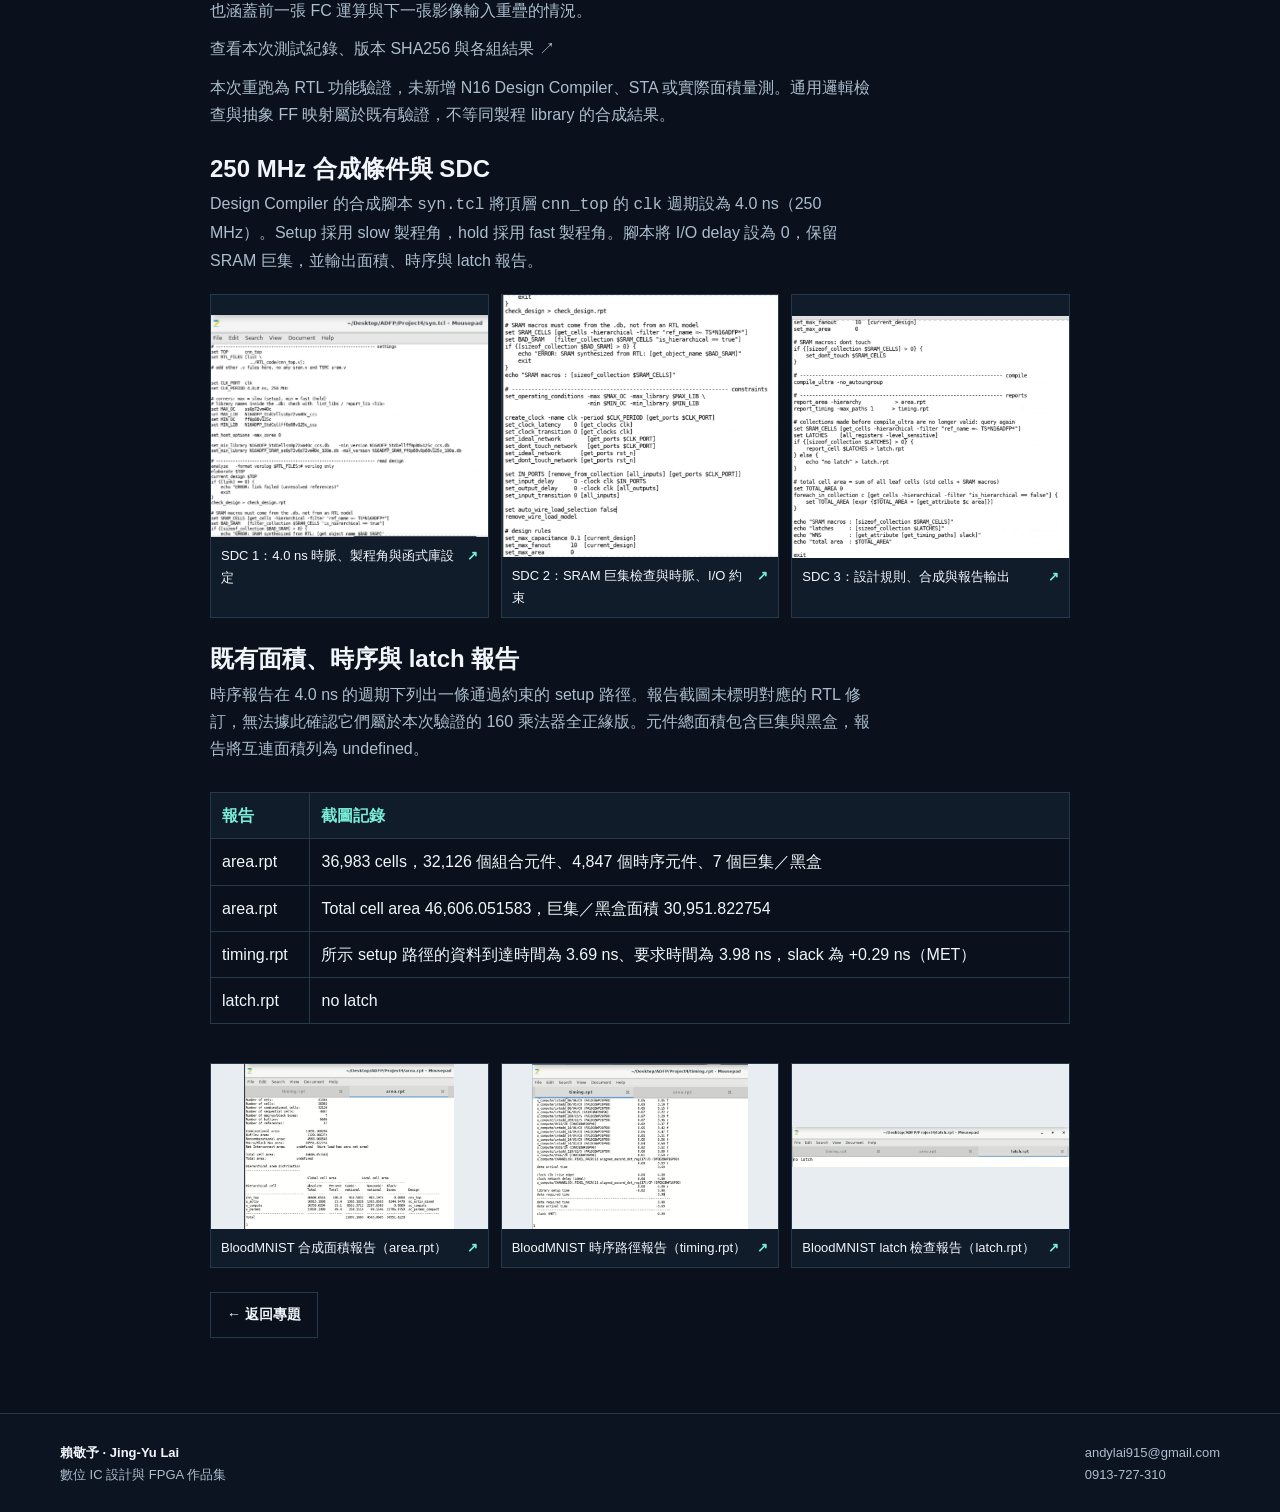
==== commit e62f5577: "Record unchanged 160-multiplier RTL regression and remove 80-multiplier version" ====
--- a/blood-validation.html
+++ b/blood-validation.html
@@ -1,11 +1,15 @@
-<!doctype html><html lang="zh-Hant"><head><meta charset="utf-8"><meta name="viewport" content="width=device-width, initial-scale=1"><meta name="robots" content="noindex, nofollow"><meta name="description" content="使用 Verilog 實作 28 × 28 RGB 影像至 8 類輸出的 CNN。更新版保留片上 SRAM 排程，修正 phase_neg 暫存器的重置方式以改善映射相容性。"><meta name="theme-color" content="#0a111d"><title>BloodMNIST RTL 驗證與合成報告｜賴敬予</title><link rel="icon" type="image/svg+xml" href="assets/icon.svg"><link rel="stylesheet" href="site.css"><script src="site.js" defer></script></head><body><a class="skip" href="#main">跳至主要內容</a><header class="topbar"><div class="wrap"><a class="brand" href="index.html"><span class="mark" aria-hidden="true">JL</span><span>賴敬予<small>JING-YU LAI</small></span></a><nav class="nav" aria-label="主選單"><a href="index.html#portfolio">作品總覽</a><a class="contact-nav" href="index.html#contact">聯絡方式</a><a class="outline" href="assets/docs/resume-zh.pdf" target="_blank" rel="noopener">履歷 PDF ↗</a></nav></div></header><main id="main" class="wrap readable"><div class="crumb"><a href="index.html#portfolio">作品總覽</a> / <a href="hardware.html#entry-1">晶片與 FPGA 專題</a></div><div class="mono eyebrow">TECHNICAL NOTE</div><h1>BloodMNIST RTL 驗證與合成報告</h1><p>使用 Verilog 實作 28 × 28 RGB 影像至 8 類輸出的 CNN。更新版保留片上 SRAM 排程，修正 phase_neg 暫存器的重置方式以改善映射相容性。</p><h2>低面積版與全正緣版</h2>
-    <p>80 乘法器版保留上、下緣的運算排程。phase_pos 保留非同步重置，並在下一個負緣將 0 傳給 phase_neg，重置須涵蓋至少一次負緣。160 乘法器版改用單一原始時脈的正緣並行運算，維持相同的 testbench 介面、SRAM 配置與輸入間隔。</p>
-    <div class="table-wrap" role="region" aria-label="比較表" tabindex="0"><table><thead><tr><th scope="col">驗證項目</th><th scope="col">80 乘法器低面積版</th><th scope="col">160 乘法器全正緣版</th></tr></thead><tbody><tr><th scope="row">原始 testbench 的 8 張圖</th><td>8 / 8</td><td>8 / 8</td></tr><tr><th scope="row">輸入間隔（INTERVAL）</th><td>4,900 cycles</td><td>4,900 cycles</td></tr><tr><th scope="row">8 張圖的總執行時間</th><td>39,658 cycles</td><td>39,658 cycles</td></tr><tr><th scope="row">100 MHz RTL 模擬吞吐量</th><td>20,172.475 FPS</td><td>20,172.475 FPS</td></tr><tr><th scope="row">16 張隨機資料逐層比對</th><td>16 / 16</td><td>未重跑</td></tr><tr><th scope="row">16 張 int32 溢位資料逐層比對</th><td>16 / 16</td><td>未重跑</td></tr><tr><th scope="row">運算核心邊界與 reset</th><td>通過</td><td>通過</td></tr><tr><th scope="row">通用邏輯結構與 latch 檢查</th><td>通過</td><td>通過</td></tr><tr><th scope="row">抽象正緣 FF library 映射</th><td>4,852 / 4,852 FF</td><td>4,546 / 4,546 FF</td></tr><tr><th scope="row">FF 映射後核心數值模擬</th><td>通過</td><td>未重跑</td></tr><tr><th scope="row">通用邏輯 cells（工具分解後）</th><td>54,179</td><td>82,139</td></tr><tr><th scope="row">片上 SRAM</th><td>6 × 512 × 45 + 1 × 128 × 64</td><td>相同配置</td></tr></tbody></table></div>
-    <p>低面積版合計通過 40 張端到端測試，其中 32 張逐層核對，共比對 226,560 個中間數值與 logits。隨機與溢位情境使用本機測試資料。</p>
+<!doctype html><html lang="zh-Hant"><head><meta charset="utf-8"><meta name="viewport" content="width=device-width, initial-scale=1"><meta name="robots" content="noindex, nofollow"><meta name="description" content="使用 Verilog 實作 28 × 28 RGB 影像至 8 類輸出的 CNN。160 乘法器全正緣版完成 80 張影像的逐層驗證，維持 4,900 cycles 輸入間隔。"><meta name="theme-color" content="#0a111d"><title>BloodMNIST RTL 驗證與合成報告｜賴敬予</title><link rel="icon" type="image/svg+xml" href="assets/icon.svg"><link rel="stylesheet" href="site.css"><script src="site.js" defer></script></head><body><a class="skip" href="#main">跳至主要內容</a><header class="topbar"><div class="wrap"><a class="brand" href="index.html"><span class="mark" aria-hidden="true">JL</span><span>賴敬予<small>JING-YU LAI</small></span></a><nav class="nav" aria-label="主選單"><a href="index.html#portfolio">作品總覽</a><a class="contact-nav" href="index.html#contact">聯絡方式</a><a class="outline" href="assets/docs/resume-zh.pdf" target="_blank" rel="noopener">履歷 PDF ↗</a></nav></div></header><main id="main" class="wrap readable"><div class="crumb"><a href="index.html#portfolio">作品總覽</a> / <a href="hardware.html#entry-1">晶片與 FPGA 專題</a></div><div class="mono eyebrow">TECHNICAL NOTE</div><h1>BloodMNIST RTL 驗證與合成報告</h1><p>使用 Verilog 實作 28 × 28 RGB 影像至 8 類輸出的 CNN。160 乘法器全正緣版完成 80 張影像的逐層驗證，維持 4,900 cycles 輸入間隔。</p><h2 id="posedge-validation">160 乘法器全正緣版驗證</h2>
+    <p>以單一原始時脈的正緣驅動 160 個乘法器，完成卷積、池化與全連接運算，搭配片上 SRAM 排程。</p>
+    <p><strong>2026-11-14 重跑：80 / 80 張通過，566,400 個逐層數值一致。</strong>測試前後 RTL 與原始 tb_simple 的 SHA256 完全相同，未修改設計或原始 testbench。</p>
+    <div class="table-wrap" role="region" aria-label="比較表" tabindex="0"><table><thead><tr><th scope="col">驗證項目</th><th scope="col">160 乘法器全正緣版</th></tr></thead><tbody><tr><th scope="row">原始 testbench 的 8 張圖</th><td>8 / 8</td></tr><tr><th scope="row">打亂輸入順序逐層比對</th><td>8 / 8</td></tr><tr><th scope="row">隨機資料逐層比對</th><td>16 / 16</td></tr><tr><th scope="row">負值 logits 與同分選擇</th><td>16 / 16</td></tr><tr><th scope="row">signed bias 邊界值</th><td>16 / 16</td></tr><tr><th scope="row">int32 溢位逐層比對</th><td>16 / 16</td></tr><tr><th scope="row">輸入間隔（INTERVAL）</th><td>4,900 cycles</td></tr><tr><th scope="row">8 張圖的總執行時間</th><td>39,658 cycles</td></tr><tr><th scope="row">100 MHz RTL 模擬吞吐量（8 張）</th><td>20,172.475 FPS</td></tr><tr><th scope="row">16 張圖的總執行時間</th><td>78,858 cycles</td></tr><tr><th scope="row">100 MHz RTL 模擬吞吐量（16 張）</th><td>20,289.635 FPS</td></tr><tr><th scope="row">運算核心邊界與 reset</th><td>通過（既有驗證）</td></tr><tr><th scope="row">通用邏輯結構與 latch 檢查</th><td>通過（既有驗證）</td></tr><tr><th scope="row">抽象正緣 FF library 映射</th><td>4,546 / 4,546 FF（既有驗證）</td></tr><tr><th scope="row">FF 映射後核心數值模擬</th><td>未執行</td></tr><tr><th scope="row">通用邏輯 cells（工具分解後）</th><td>82,139</td></tr><tr><th scope="row">片上 SRAM</th><td>6 × 512 × 45 + 1 × 128 × 64</td></tr></tbody></table></div>
+    <p>本次涵蓋原始 8 張、打亂順序 8 張，以及隨機、負值／同分、signed bias、int32 溢位各 16 張。每張核對 Conv1 4,608、Pool1 1,152、Conv2 1,024、Pool2 256、FC1 32 與 FC2 signed logits 8 個值。</p>
+    <p>這些是本機額外的 hidden-case 測試，並非助教未公開的官方 hidden test。連續 16 張的測試也涵蓋前一張 FC 運算與下一張影像輸入重疊的情況。</p>
+    <p><a href="assets/docs/blood-posedge-validation-20261114.txt" target="_blank" rel="noopener">查看本次測試紀錄、版本 SHA256 與各組結果 ↗</a></p>
+    <p>本次重跑為 RTL 功能驗證，未新增 N16 Design Compiler、STA 或實際面積量測。通用邏輯檢查與抽象 FF 映射屬於既有驗證，不等同製程 library 的合成結果。</p>
     <h2 id="sdc">250 MHz 合成條件與 SDC</h2>
     <p>Design Compiler 的合成腳本 <code>syn.tcl</code> 將頂層 <code>cnn_top</code> 的 <code>clk</code> 週期設為 4.0 ns（250 MHz）。Setup 採用 slow 製程角，hold 採用 fast 製程角。腳本將 I/O delay 設為 0，保留 SRAM 巨集，並輸出面積、時序與 latch 報告。</p>
     <div class="gallery"><button type="button" data-picture="assets/blood-sdc1.png" data-label="SDC 1：4.0 ns 時脈、製程角與函式庫設定" aria-label="放大：SDC 1：4.0 ns 時脈、製程角與函式庫設定"><img class="full-image" src="assets/blood-sdc1.png" alt="SDC 1：4.0 ns 時脈、製程角與函式庫設定" loading="lazy"><span>SDC 1：4.0 ns 時脈、製程角與函式庫設定 <b aria-hidden="true">↗</b></span></button><button type="button" data-picture="assets/blood-sdc2.png" data-label="SDC 2：SRAM 巨集檢查與時脈、I/O 約束" aria-label="放大：SDC 2：SRAM 巨集檢查與時脈、I/O 約束"><img class="full-image" src="assets/blood-sdc2.png" alt="SDC 2：SRAM 巨集檢查與時脈、I/O 約束" loading="lazy"><span>SDC 2：SRAM 巨集檢查與時脈、I/O 約束 <b aria-hidden="true">↗</b></span></button><button type="button" data-picture="assets/blood-sdc3.png" data-label="SDC 3：設計規則、合成與報告輸出" aria-label="放大：SDC 3：設計規則、合成與報告輸出"><img class="full-image" src="assets/blood-sdc3.png" alt="SDC 3：設計規則、合成與報告輸出" loading="lazy"><span>SDC 3：設計規則、合成與報告輸出 <b aria-hidden="true">↗</b></span></button></div>
-    <h2>面積、時序與 latch 報告</h2>
-    <p>時序報告在 4.0 ns 的週期下列出一條通過約束的 setup 路徑。報告截圖未標明對應的 RTL 修訂。元件總面積包含巨集與黑盒，報告將互連面積列為 undefined。</p>
+    <h2>既有面積、時序與 latch 報告</h2>
+    <p>時序報告在 4.0 ns 的週期下列出一條通過約束的 setup 路徑。報告截圖未標明對應的 RTL 修訂，無法據此確認它們屬於本次驗證的 160 乘法器全正緣版。元件總面積包含巨集與黑盒，報告將互連面積列為 undefined。</p>
     <div class="table-wrap" role="region" aria-label="比較表" tabindex="0"><table><thead><tr><th scope="col">報告</th><th scope="col">截圖記錄</th></tr></thead><tbody><tr><th scope="row">area.rpt</th><td>36,983 cells，32,126 個組合元件、4,847 個時序元件、7 個巨集／黑盒</td></tr><tr><th scope="row">area.rpt</th><td>Total cell area 46,606.051583，巨集／黑盒面積 30,951.822754</td></tr><tr><th scope="row">timing.rpt</th><td>所示 setup 路徑的資料到達時間為 3.69 ns、要求時間為 3.98 ns，slack 為 +0.29 ns（MET）</td></tr><tr><th scope="row">latch.rpt</th><td>no latch</td></tr></tbody></table></div>
     <div class="gallery"><button type="button" data-picture="assets/blood-area.png" data-label="BloodMNIST 合成面積報告（area.rpt）" aria-label="放大：BloodMNIST 合成面積報告（area.rpt）"><img src="assets/blood-area.png" alt="BloodMNIST 合成面積報告（area.rpt）" loading="lazy"><span>BloodMNIST 合成面積報告（area.rpt） <b aria-hidden="true">↗</b></span></button><button type="button" data-picture="assets/blood-timing.png" data-label="BloodMNIST 時序路徑報告（timing.rpt）" aria-label="放大：BloodMNIST 時序路徑報告（timing.rpt）"><img src="assets/blood-timing.png" alt="BloodMNIST 時序路徑報告（timing.rpt）" loading="lazy"><span>BloodMNIST 時序路徑報告（timing.rpt） <b aria-hidden="true">↗</b></span></button><button type="button" data-picture="assets/blood-latch.png" data-label="BloodMNIST latch 檢查報告（latch.rpt）" aria-label="放大：BloodMNIST latch 檢查報告（latch.rpt）"><img src="assets/blood-latch.png" alt="BloodMNIST latch 檢查報告（latch.rpt）" loading="lazy"><span>BloodMNIST latch 檢查報告（latch.rpt） <b aria-hidden="true">↗</b></span></button></div><a class="outline" href="hardware.html#entry-1">← 返回專題</a></main><footer class="footer" id="contact"><div class="wrap"><div><strong>賴敬予 · Jing-Yu Lai</strong><br>數位 IC 設計與 FPGA 作品集</div><div><a href="mailto:andylai915@gmail.com">andylai915@gmail.com</a><br><a href="tel:+886913727310">0913-727-310</a></div></div></footer><dialog class="viewer" id="image-viewer" aria-label="放大圖片"><header><span></span><div class="viewer-actions"><a class="outline" target="_blank" rel="noopener">原始尺寸 ↗</a><form method="dialog"><button>關閉</button></form></div></header><img alt=""></dialog></body></html>
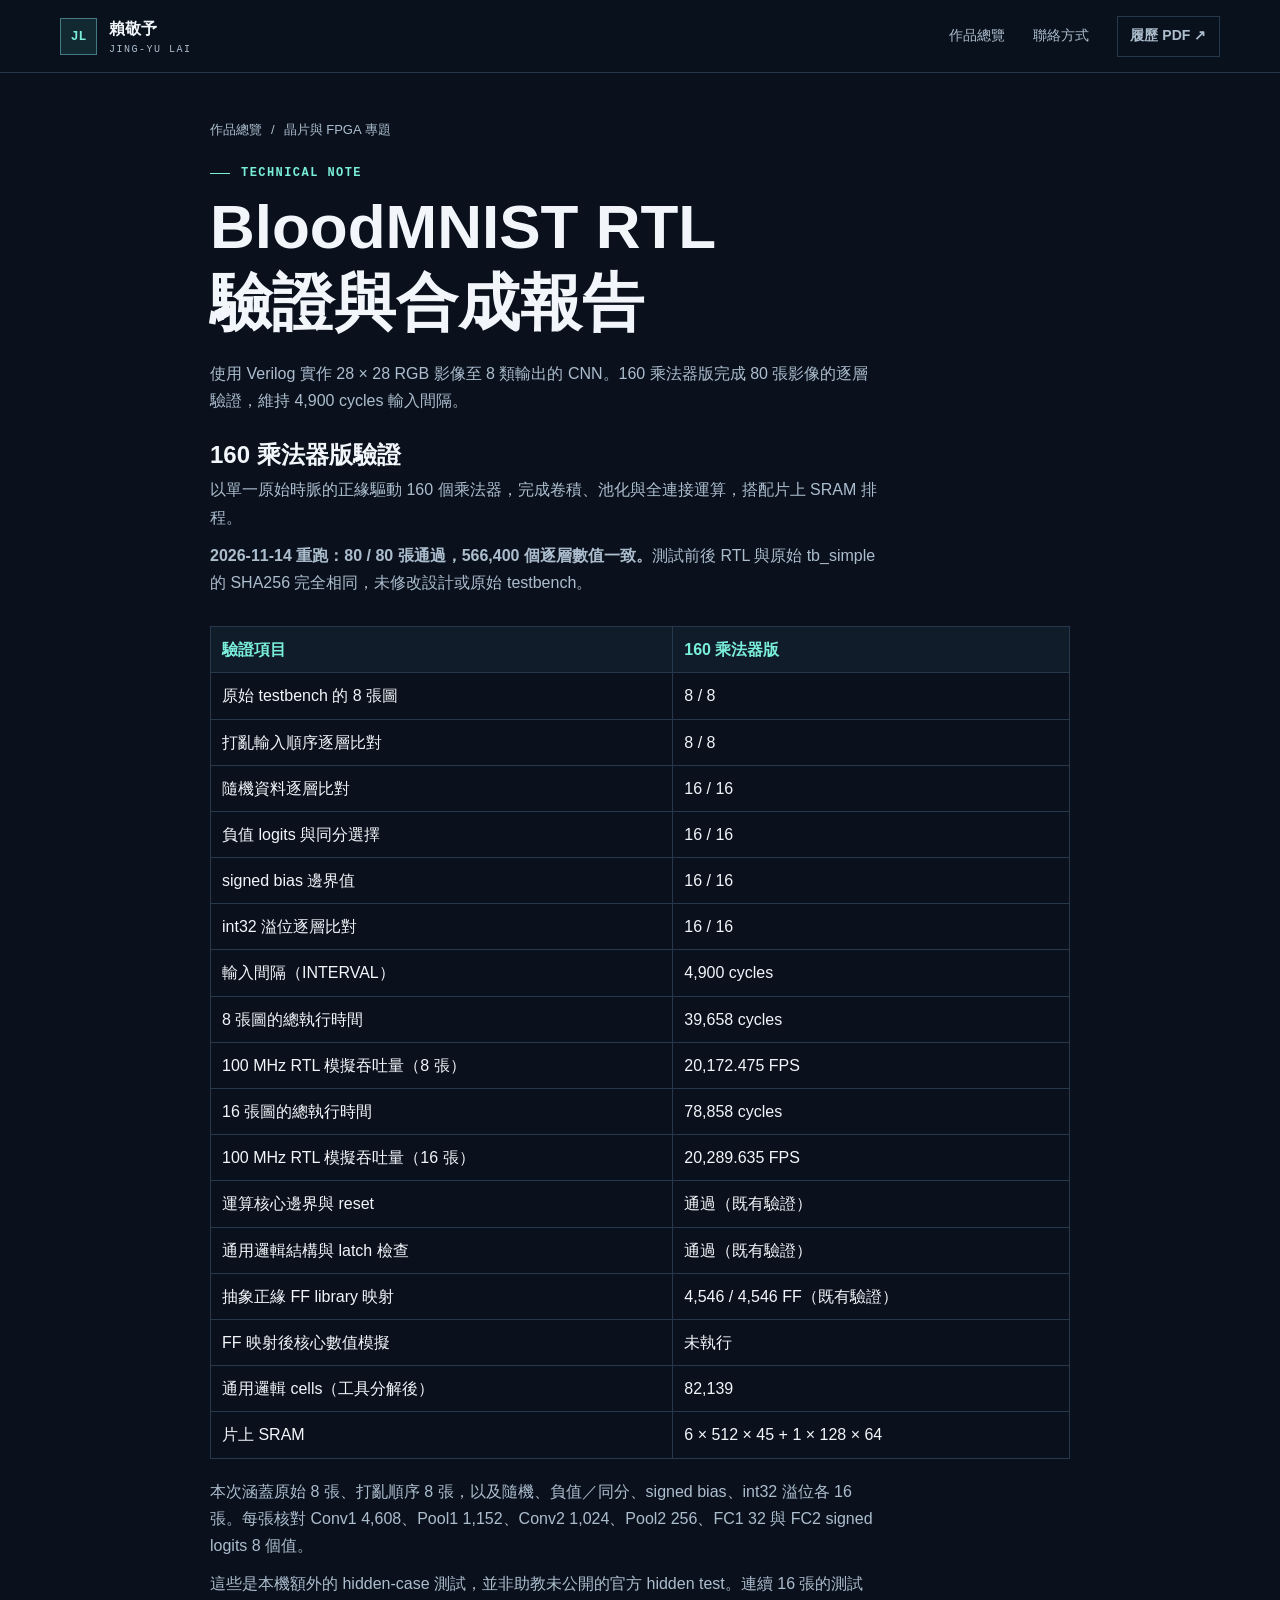
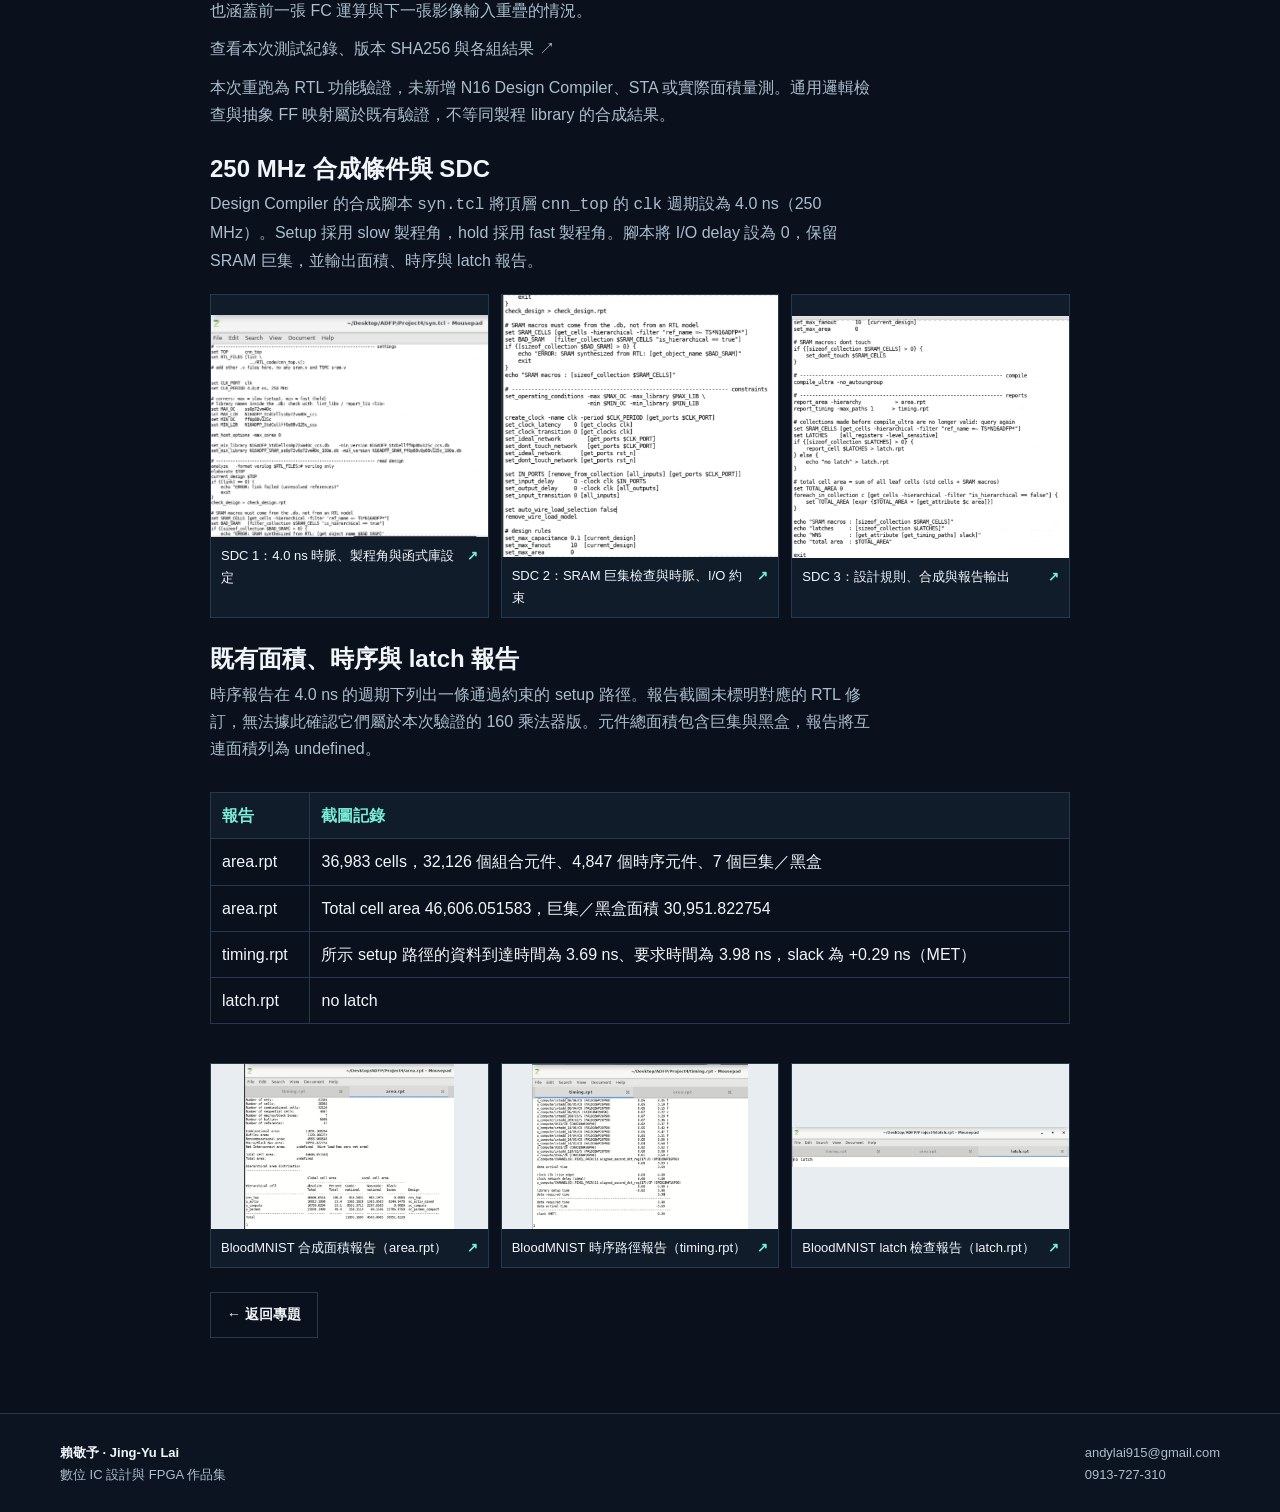
==== commit e0d75a07: "Rename CNN design to 160-multiplier version" ====
--- a/blood-validation.html
+++ b/blood-validation.html
@@ -1,7 +1,7 @@
-<!doctype html><html lang="zh-Hant"><head><meta charset="utf-8"><meta name="viewport" content="width=device-width, initial-scale=1"><meta name="robots" content="noindex, nofollow"><meta name="description" content="使用 Verilog 實作 28 × 28 RGB 影像至 8 類輸出的 CNN。160 乘法器全正緣版完成 80 張影像的逐層驗證，維持 4,900 cycles 輸入間隔。"><meta name="theme-color" content="#0a111d"><title>BloodMNIST RTL 驗證與合成報告｜賴敬予</title><link rel="icon" type="image/svg+xml" href="assets/icon.svg"><link rel="stylesheet" href="site.css"><script src="site.js" defer></script></head><body><a class="skip" href="#main">跳至主要內容</a><header class="topbar"><div class="wrap"><a class="brand" href="index.html"><span class="mark" aria-hidden="true">JL</span><span>賴敬予<small>JING-YU LAI</small></span></a><nav class="nav" aria-label="主選單"><a href="index.html#portfolio">作品總覽</a><a class="contact-nav" href="index.html#contact">聯絡方式</a><a class="outline" href="assets/docs/resume-zh.pdf" target="_blank" rel="noopener">履歷 PDF ↗</a></nav></div></header><main id="main" class="wrap readable"><div class="crumb"><a href="index.html#portfolio">作品總覽</a> / <a href="hardware.html#entry-1">晶片與 FPGA 專題</a></div><div class="mono eyebrow">TECHNICAL NOTE</div><h1>BloodMNIST RTL 驗證與合成報告</h1><p>使用 Verilog 實作 28 × 28 RGB 影像至 8 類輸出的 CNN。160 乘法器全正緣版完成 80 張影像的逐層驗證，維持 4,900 cycles 輸入間隔。</p><h2 id="posedge-validation">160 乘法器全正緣版驗證</h2>
+<!doctype html><html lang="zh-Hant"><head><meta charset="utf-8"><meta name="viewport" content="width=device-width, initial-scale=1"><meta name="robots" content="noindex, nofollow"><meta name="description" content="使用 Verilog 實作 28 × 28 RGB 影像至 8 類輸出的 CNN。160 乘法器版完成 80 張影像的逐層驗證，維持 4,900 cycles 輸入間隔。"><meta name="theme-color" content="#0a111d"><title>BloodMNIST RTL 驗證與合成報告｜賴敬予</title><link rel="icon" type="image/svg+xml" href="assets/icon.svg"><link rel="stylesheet" href="site.css"><script src="site.js" defer></script></head><body><a class="skip" href="#main">跳至主要內容</a><header class="topbar"><div class="wrap"><a class="brand" href="index.html"><span class="mark" aria-hidden="true">JL</span><span>賴敬予<small>JING-YU LAI</small></span></a><nav class="nav" aria-label="主選單"><a href="index.html#portfolio">作品總覽</a><a class="contact-nav" href="index.html#contact">聯絡方式</a><a class="outline" href="assets/docs/resume-zh.pdf" target="_blank" rel="noopener">履歷 PDF ↗</a></nav></div></header><main id="main" class="wrap readable"><div class="crumb"><a href="index.html#portfolio">作品總覽</a> / <a href="hardware.html#entry-1">晶片與 FPGA 專題</a></div><div class="mono eyebrow">TECHNICAL NOTE</div><h1>BloodMNIST RTL 驗證與合成報告</h1><p>使用 Verilog 實作 28 × 28 RGB 影像至 8 類輸出的 CNN。160 乘法器版完成 80 張影像的逐層驗證，維持 4,900 cycles 輸入間隔。</p><h2 id="posedge-validation">160 乘法器版驗證</h2>
     <p>以單一原始時脈的正緣驅動 160 個乘法器，完成卷積、池化與全連接運算，搭配片上 SRAM 排程。</p>
     <p><strong>2026-11-14 重跑：80 / 80 張通過，566,400 個逐層數值一致。</strong>測試前後 RTL 與原始 tb_simple 的 SHA256 完全相同，未修改設計或原始 testbench。</p>
-    <div class="table-wrap" role="region" aria-label="比較表" tabindex="0"><table><thead><tr><th scope="col">驗證項目</th><th scope="col">160 乘法器全正緣版</th></tr></thead><tbody><tr><th scope="row">原始 testbench 的 8 張圖</th><td>8 / 8</td></tr><tr><th scope="row">打亂輸入順序逐層比對</th><td>8 / 8</td></tr><tr><th scope="row">隨機資料逐層比對</th><td>16 / 16</td></tr><tr><th scope="row">負值 logits 與同分選擇</th><td>16 / 16</td></tr><tr><th scope="row">signed bias 邊界值</th><td>16 / 16</td></tr><tr><th scope="row">int32 溢位逐層比對</th><td>16 / 16</td></tr><tr><th scope="row">輸入間隔（INTERVAL）</th><td>4,900 cycles</td></tr><tr><th scope="row">8 張圖的總執行時間</th><td>39,658 cycles</td></tr><tr><th scope="row">100 MHz RTL 模擬吞吐量（8 張）</th><td>20,172.475 FPS</td></tr><tr><th scope="row">16 張圖的總執行時間</th><td>78,858 cycles</td></tr><tr><th scope="row">100 MHz RTL 模擬吞吐量（16 張）</th><td>20,289.635 FPS</td></tr><tr><th scope="row">運算核心邊界與 reset</th><td>通過（既有驗證）</td></tr><tr><th scope="row">通用邏輯結構與 latch 檢查</th><td>通過（既有驗證）</td></tr><tr><th scope="row">抽象正緣 FF library 映射</th><td>4,546 / 4,546 FF（既有驗證）</td></tr><tr><th scope="row">FF 映射後核心數值模擬</th><td>未執行</td></tr><tr><th scope="row">通用邏輯 cells（工具分解後）</th><td>82,139</td></tr><tr><th scope="row">片上 SRAM</th><td>6 × 512 × 45 + 1 × 128 × 64</td></tr></tbody></table></div>
+    <div class="table-wrap" role="region" aria-label="比較表" tabindex="0"><table><thead><tr><th scope="col">驗證項目</th><th scope="col">160 乘法器版</th></tr></thead><tbody><tr><th scope="row">原始 testbench 的 8 張圖</th><td>8 / 8</td></tr><tr><th scope="row">打亂輸入順序逐層比對</th><td>8 / 8</td></tr><tr><th scope="row">隨機資料逐層比對</th><td>16 / 16</td></tr><tr><th scope="row">負值 logits 與同分選擇</th><td>16 / 16</td></tr><tr><th scope="row">signed bias 邊界值</th><td>16 / 16</td></tr><tr><th scope="row">int32 溢位逐層比對</th><td>16 / 16</td></tr><tr><th scope="row">輸入間隔（INTERVAL）</th><td>4,900 cycles</td></tr><tr><th scope="row">8 張圖的總執行時間</th><td>39,658 cycles</td></tr><tr><th scope="row">100 MHz RTL 模擬吞吐量（8 張）</th><td>20,172.475 FPS</td></tr><tr><th scope="row">16 張圖的總執行時間</th><td>78,858 cycles</td></tr><tr><th scope="row">100 MHz RTL 模擬吞吐量（16 張）</th><td>20,289.635 FPS</td></tr><tr><th scope="row">運算核心邊界與 reset</th><td>通過（既有驗證）</td></tr><tr><th scope="row">通用邏輯結構與 latch 檢查</th><td>通過（既有驗證）</td></tr><tr><th scope="row">抽象正緣 FF library 映射</th><td>4,546 / 4,546 FF（既有驗證）</td></tr><tr><th scope="row">FF 映射後核心數值模擬</th><td>未執行</td></tr><tr><th scope="row">通用邏輯 cells（工具分解後）</th><td>82,139</td></tr><tr><th scope="row">片上 SRAM</th><td>6 × 512 × 45 + 1 × 128 × 64</td></tr></tbody></table></div>
     <p>本次涵蓋原始 8 張、打亂順序 8 張，以及隨機、負值／同分、signed bias、int32 溢位各 16 張。每張核對 Conv1 4,608、Pool1 1,152、Conv2 1,024、Pool2 256、FC1 32 與 FC2 signed logits 8 個值。</p>
     <p>這些是本機額外的 hidden-case 測試，並非助教未公開的官方 hidden test。連續 16 張的測試也涵蓋前一張 FC 運算與下一張影像輸入重疊的情況。</p>
     <p><a href="assets/docs/blood-posedge-validation-20261114.txt" target="_blank" rel="noopener">查看本次測試紀錄、版本 SHA256 與各組結果 ↗</a></p>
@@ -10,6 +10,6 @@
     <p>Design Compiler 的合成腳本 <code>syn.tcl</code> 將頂層 <code>cnn_top</code> 的 <code>clk</code> 週期設為 4.0 ns（250 MHz）。Setup 採用 slow 製程角，hold 採用 fast 製程角。腳本將 I/O delay 設為 0，保留 SRAM 巨集，並輸出面積、時序與 latch 報告。</p>
     <div class="gallery"><button type="button" data-picture="assets/blood-sdc1.png" data-label="SDC 1：4.0 ns 時脈、製程角與函式庫設定" aria-label="放大：SDC 1：4.0 ns 時脈、製程角與函式庫設定"><img class="full-image" src="assets/blood-sdc1.png" alt="SDC 1：4.0 ns 時脈、製程角與函式庫設定" loading="lazy"><span>SDC 1：4.0 ns 時脈、製程角與函式庫設定 <b aria-hidden="true">↗</b></span></button><button type="button" data-picture="assets/blood-sdc2.png" data-label="SDC 2：SRAM 巨集檢查與時脈、I/O 約束" aria-label="放大：SDC 2：SRAM 巨集檢查與時脈、I/O 約束"><img class="full-image" src="assets/blood-sdc2.png" alt="SDC 2：SRAM 巨集檢查與時脈、I/O 約束" loading="lazy"><span>SDC 2：SRAM 巨集檢查與時脈、I/O 約束 <b aria-hidden="true">↗</b></span></button><button type="button" data-picture="assets/blood-sdc3.png" data-label="SDC 3：設計規則、合成與報告輸出" aria-label="放大：SDC 3：設計規則、合成與報告輸出"><img class="full-image" src="assets/blood-sdc3.png" alt="SDC 3：設計規則、合成與報告輸出" loading="lazy"><span>SDC 3：設計規則、合成與報告輸出 <b aria-hidden="true">↗</b></span></button></div>
     <h2>既有面積、時序與 latch 報告</h2>
-    <p>時序報告在 4.0 ns 的週期下列出一條通過約束的 setup 路徑。報告截圖未標明對應的 RTL 修訂，無法據此確認它們屬於本次驗證的 160 乘法器全正緣版。元件總面積包含巨集與黑盒，報告將互連面積列為 undefined。</p>
+    <p>時序報告在 4.0 ns 的週期下列出一條通過約束的 setup 路徑。報告截圖未標明對應的 RTL 修訂，無法據此確認它們屬於本次驗證的 160 乘法器版。元件總面積包含巨集與黑盒，報告將互連面積列為 undefined。</p>
     <div class="table-wrap" role="region" aria-label="比較表" tabindex="0"><table><thead><tr><th scope="col">報告</th><th scope="col">截圖記錄</th></tr></thead><tbody><tr><th scope="row">area.rpt</th><td>36,983 cells，32,126 個組合元件、4,847 個時序元件、7 個巨集／黑盒</td></tr><tr><th scope="row">area.rpt</th><td>Total cell area 46,606.051583，巨集／黑盒面積 30,951.822754</td></tr><tr><th scope="row">timing.rpt</th><td>所示 setup 路徑的資料到達時間為 3.69 ns、要求時間為 3.98 ns，slack 為 +0.29 ns（MET）</td></tr><tr><th scope="row">latch.rpt</th><td>no latch</td></tr></tbody></table></div>
     <div class="gallery"><button type="button" data-picture="assets/blood-area.png" data-label="BloodMNIST 合成面積報告（area.rpt）" aria-label="放大：BloodMNIST 合成面積報告（area.rpt）"><img src="assets/blood-area.png" alt="BloodMNIST 合成面積報告（area.rpt）" loading="lazy"><span>BloodMNIST 合成面積報告（area.rpt） <b aria-hidden="true">↗</b></span></button><button type="button" data-picture="assets/blood-timing.png" data-label="BloodMNIST 時序路徑報告（timing.rpt）" aria-label="放大：BloodMNIST 時序路徑報告（timing.rpt）"><img src="assets/blood-timing.png" alt="BloodMNIST 時序路徑報告（timing.rpt）" loading="lazy"><span>BloodMNIST 時序路徑報告（timing.rpt） <b aria-hidden="true">↗</b></span></button><button type="button" data-picture="assets/blood-latch.png" data-label="BloodMNIST latch 檢查報告（latch.rpt）" aria-label="放大：BloodMNIST latch 檢查報告（latch.rpt）"><img src="assets/blood-latch.png" alt="BloodMNIST latch 檢查報告（latch.rpt）" loading="lazy"><span>BloodMNIST latch 檢查報告（latch.rpt） <b aria-hidden="true">↗</b></span></button></div><a class="outline" href="hardware.html#entry-1">← 返回專題</a></main><footer class="footer" id="contact"><div class="wrap"><div><strong>賴敬予 · Jing-Yu Lai</strong><br>數位 IC 設計與 FPGA 作品集</div><div><a href="mailto:andylai915@gmail.com">andylai915@gmail.com</a><br><a href="tel:+886913727310">0913-727-310</a></div></div></footer><dialog class="viewer" id="image-viewer" aria-label="放大圖片"><header><span></span><div class="viewer-actions"><a class="outline" target="_blank" rel="noopener">原始尺寸 ↗</a><form method="dialog"><button>關閉</button></form></div></header><img alt=""></dialog></body></html>
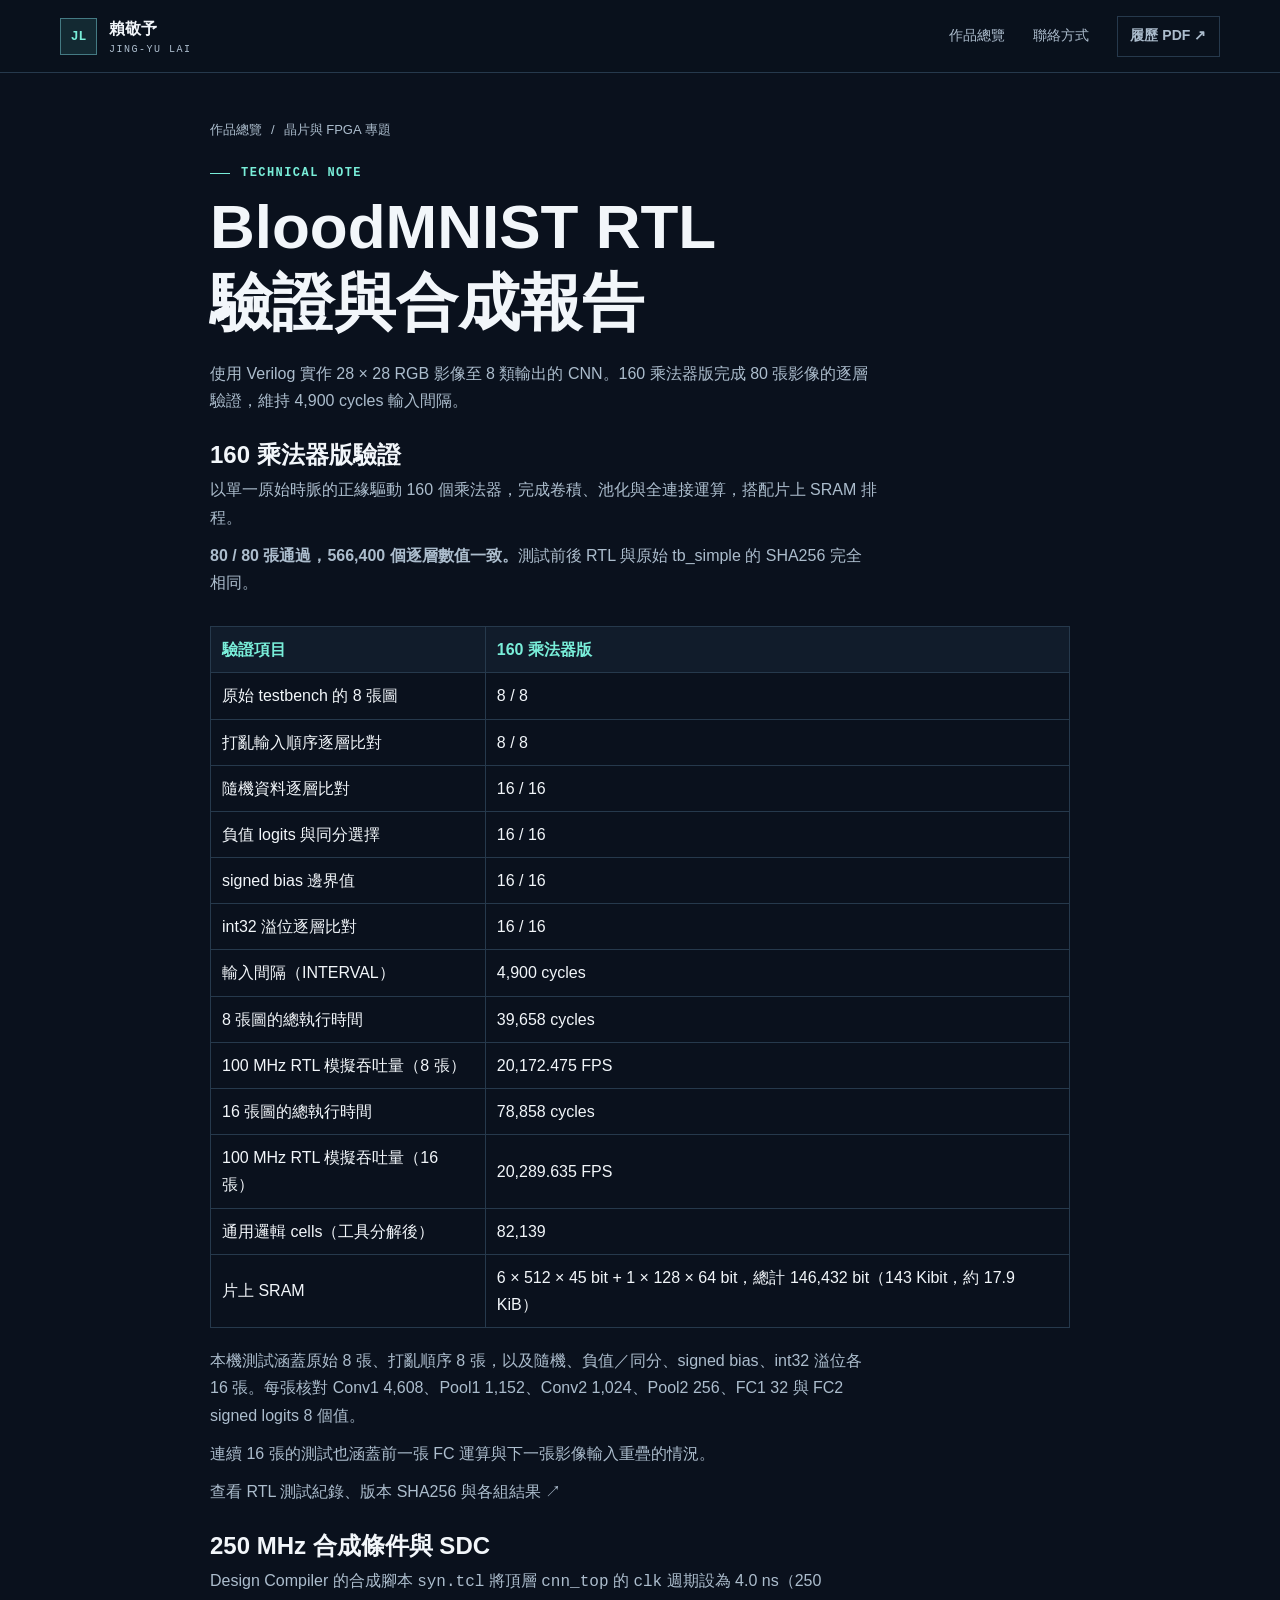
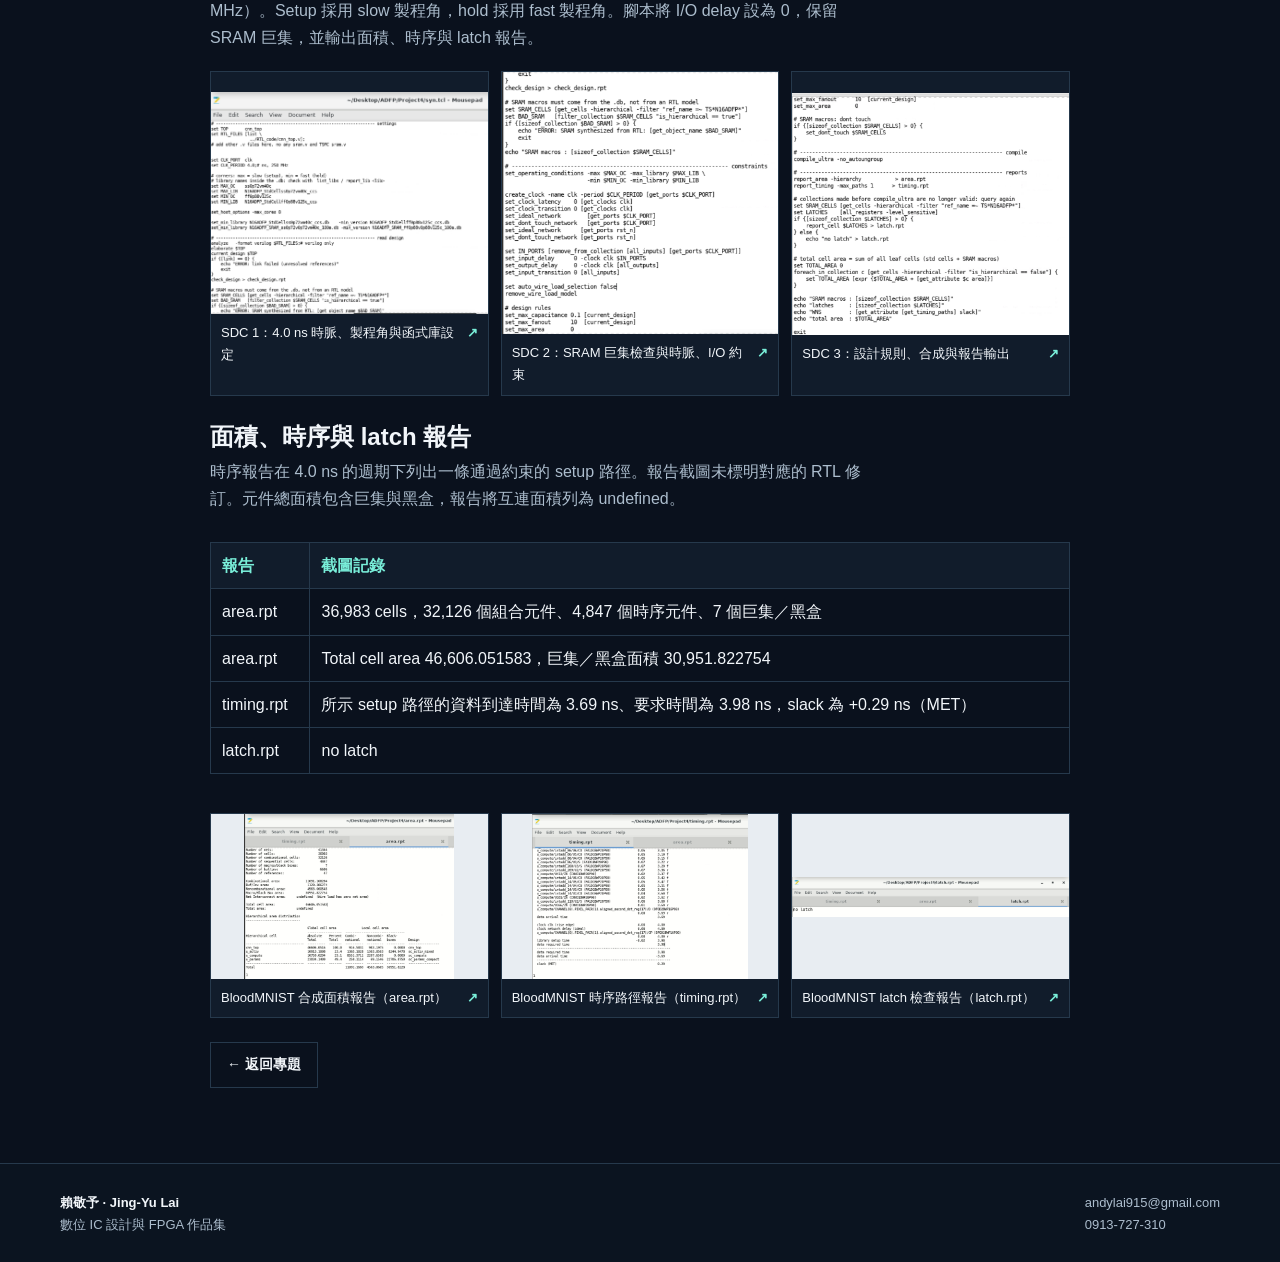
==== commit d1ec170d: "Simplify BloodMNIST validation and document SRAM capacity" ====
--- a/blood-validation.html
+++ b/blood-validation.html
@@ -1,15 +1,14 @@
 <!doctype html><html lang="zh-Hant"><head><meta charset="utf-8"><meta name="viewport" content="width=device-width, initial-scale=1"><meta name="robots" content="noindex, nofollow"><meta name="description" content="使用 Verilog 實作 28 × 28 RGB 影像至 8 類輸出的 CNN。160 乘法器版完成 80 張影像的逐層驗證，維持 4,900 cycles 輸入間隔。"><meta name="theme-color" content="#0a111d"><title>BloodMNIST RTL 驗證與合成報告｜賴敬予</title><link rel="icon" type="image/svg+xml" href="assets/icon.svg"><link rel="stylesheet" href="site.css"><script src="site.js" defer></script></head><body><a class="skip" href="#main">跳至主要內容</a><header class="topbar"><div class="wrap"><a class="brand" href="index.html"><span class="mark" aria-hidden="true">JL</span><span>賴敬予<small>JING-YU LAI</small></span></a><nav class="nav" aria-label="主選單"><a href="index.html#portfolio">作品總覽</a><a class="contact-nav" href="index.html#contact">聯絡方式</a><a class="outline" href="assets/docs/resume-zh.pdf" target="_blank" rel="noopener">履歷 PDF ↗</a></nav></div></header><main id="main" class="wrap readable"><div class="crumb"><a href="index.html#portfolio">作品總覽</a> / <a href="hardware.html#entry-1">晶片與 FPGA 專題</a></div><div class="mono eyebrow">TECHNICAL NOTE</div><h1>BloodMNIST RTL 驗證與合成報告</h1><p>使用 Verilog 實作 28 × 28 RGB 影像至 8 類輸出的 CNN。160 乘法器版完成 80 張影像的逐層驗證，維持 4,900 cycles 輸入間隔。</p><h2 id="posedge-validation">160 乘法器版驗證</h2>
     <p>以單一原始時脈的正緣驅動 160 個乘法器，完成卷積、池化與全連接運算，搭配片上 SRAM 排程。</p>
-    <p><strong>2026-11-14 重跑：80 / 80 張通過，566,400 個逐層數值一致。</strong>測試前後 RTL 與原始 tb_simple 的 SHA256 完全相同，未修改設計或原始 testbench。</p>
-    <div class="table-wrap" role="region" aria-label="比較表" tabindex="0"><table><thead><tr><th scope="col">驗證項目</th><th scope="col">160 乘法器版</th></tr></thead><tbody><tr><th scope="row">原始 testbench 的 8 張圖</th><td>8 / 8</td></tr><tr><th scope="row">打亂輸入順序逐層比對</th><td>8 / 8</td></tr><tr><th scope="row">隨機資料逐層比對</th><td>16 / 16</td></tr><tr><th scope="row">負值 logits 與同分選擇</th><td>16 / 16</td></tr><tr><th scope="row">signed bias 邊界值</th><td>16 / 16</td></tr><tr><th scope="row">int32 溢位逐層比對</th><td>16 / 16</td></tr><tr><th scope="row">輸入間隔（INTERVAL）</th><td>4,900 cycles</td></tr><tr><th scope="row">8 張圖的總執行時間</th><td>39,658 cycles</td></tr><tr><th scope="row">100 MHz RTL 模擬吞吐量（8 張）</th><td>20,172.475 FPS</td></tr><tr><th scope="row">16 張圖的總執行時間</th><td>78,858 cycles</td></tr><tr><th scope="row">100 MHz RTL 模擬吞吐量（16 張）</th><td>20,289.635 FPS</td></tr><tr><th scope="row">運算核心邊界與 reset</th><td>通過（既有驗證）</td></tr><tr><th scope="row">通用邏輯結構與 latch 檢查</th><td>通過（既有驗證）</td></tr><tr><th scope="row">抽象正緣 FF library 映射</th><td>4,546 / 4,546 FF（既有驗證）</td></tr><tr><th scope="row">FF 映射後核心數值模擬</th><td>未執行</td></tr><tr><th scope="row">通用邏輯 cells（工具分解後）</th><td>82,139</td></tr><tr><th scope="row">片上 SRAM</th><td>6 × 512 × 45 + 1 × 128 × 64</td></tr></tbody></table></div>
-    <p>本次涵蓋原始 8 張、打亂順序 8 張，以及隨機、負值／同分、signed bias、int32 溢位各 16 張。每張核對 Conv1 4,608、Pool1 1,152、Conv2 1,024、Pool2 256、FC1 32 與 FC2 signed logits 8 個值。</p>
-    <p>這些是本機額外的 hidden-case 測試，並非助教未公開的官方 hidden test。連續 16 張的測試也涵蓋前一張 FC 運算與下一張影像輸入重疊的情況。</p>
-    <p><a href="assets/docs/blood-posedge-validation-20261114.txt" target="_blank" rel="noopener">查看本次測試紀錄、版本 SHA256 與各組結果 ↗</a></p>
-    <p>本次重跑為 RTL 功能驗證，未新增 N16 Design Compiler、STA 或實際面積量測。通用邏輯檢查與抽象 FF 映射屬於既有驗證，不等同製程 library 的合成結果。</p>
+    <p><strong>80 / 80 張通過，566,400 個逐層數值一致。</strong>測試前後 RTL 與原始 tb_simple 的 SHA256 完全相同。</p>
+    <div class="table-wrap" role="region" aria-label="比較表" tabindex="0"><table><thead><tr><th scope="col">驗證項目</th><th scope="col">160 乘法器版</th></tr></thead><tbody><tr><th scope="row">原始 testbench 的 8 張圖</th><td>8 / 8</td></tr><tr><th scope="row">打亂輸入順序逐層比對</th><td>8 / 8</td></tr><tr><th scope="row">隨機資料逐層比對</th><td>16 / 16</td></tr><tr><th scope="row">負值 logits 與同分選擇</th><td>16 / 16</td></tr><tr><th scope="row">signed bias 邊界值</th><td>16 / 16</td></tr><tr><th scope="row">int32 溢位逐層比對</th><td>16 / 16</td></tr><tr><th scope="row">輸入間隔（INTERVAL）</th><td>4,900 cycles</td></tr><tr><th scope="row">8 張圖的總執行時間</th><td>39,658 cycles</td></tr><tr><th scope="row">100 MHz RTL 模擬吞吐量（8 張）</th><td>20,172.475 FPS</td></tr><tr><th scope="row">16 張圖的總執行時間</th><td>78,858 cycles</td></tr><tr><th scope="row">100 MHz RTL 模擬吞吐量（16 張）</th><td>20,289.635 FPS</td></tr><tr><th scope="row">通用邏輯 cells（工具分解後）</th><td>82,139</td></tr><tr><th scope="row">片上 SRAM</th><td>6 × 512 × 45 bit + 1 × 128 × 64 bit，總計 146,432 bit（143 Kibit，約 17.9 KiB）</td></tr></tbody></table></div>
+    <p>本機測試涵蓋原始 8 張、打亂順序 8 張，以及隨機、負值／同分、signed bias、int32 溢位各 16 張。每張核對 Conv1 4,608、Pool1 1,152、Conv2 1,024、Pool2 256、FC1 32 與 FC2 signed logits 8 個值。</p>
+    <p>連續 16 張的測試也涵蓋前一張 FC 運算與下一張影像輸入重疊的情況。</p>
+    <p><a href="assets/docs/blood-posedge-validation.txt" target="_blank" rel="noopener">查看 RTL 測試紀錄、版本 SHA256 與各組結果 ↗</a></p>
     <h2 id="sdc">250 MHz 合成條件與 SDC</h2>
     <p>Design Compiler 的合成腳本 <code>syn.tcl</code> 將頂層 <code>cnn_top</code> 的 <code>clk</code> 週期設為 4.0 ns（250 MHz）。Setup 採用 slow 製程角，hold 採用 fast 製程角。腳本將 I/O delay 設為 0，保留 SRAM 巨集，並輸出面積、時序與 latch 報告。</p>
     <div class="gallery"><button type="button" data-picture="assets/blood-sdc1.png" data-label="SDC 1：4.0 ns 時脈、製程角與函式庫設定" aria-label="放大：SDC 1：4.0 ns 時脈、製程角與函式庫設定"><img class="full-image" src="assets/blood-sdc1.png" alt="SDC 1：4.0 ns 時脈、製程角與函式庫設定" loading="lazy"><span>SDC 1：4.0 ns 時脈、製程角與函式庫設定 <b aria-hidden="true">↗</b></span></button><button type="button" data-picture="assets/blood-sdc2.png" data-label="SDC 2：SRAM 巨集檢查與時脈、I/O 約束" aria-label="放大：SDC 2：SRAM 巨集檢查與時脈、I/O 約束"><img class="full-image" src="assets/blood-sdc2.png" alt="SDC 2：SRAM 巨集檢查與時脈、I/O 約束" loading="lazy"><span>SDC 2：SRAM 巨集檢查與時脈、I/O 約束 <b aria-hidden="true">↗</b></span></button><button type="button" data-picture="assets/blood-sdc3.png" data-label="SDC 3：設計規則、合成與報告輸出" aria-label="放大：SDC 3：設計規則、合成與報告輸出"><img class="full-image" src="assets/blood-sdc3.png" alt="SDC 3：設計規則、合成與報告輸出" loading="lazy"><span>SDC 3：設計規則、合成與報告輸出 <b aria-hidden="true">↗</b></span></button></div>
-    <h2>既有面積、時序與 latch 報告</h2>
-    <p>時序報告在 4.0 ns 的週期下列出一條通過約束的 setup 路徑。報告截圖未標明對應的 RTL 修訂，無法據此確認它們屬於本次驗證的 160 乘法器版。元件總面積包含巨集與黑盒，報告將互連面積列為 undefined。</p>
+    <h2>面積、時序與 latch 報告</h2>
+    <p>時序報告在 4.0 ns 的週期下列出一條通過約束的 setup 路徑。報告截圖未標明對應的 RTL 修訂。元件總面積包含巨集與黑盒，報告將互連面積列為 undefined。</p>
     <div class="table-wrap" role="region" aria-label="比較表" tabindex="0"><table><thead><tr><th scope="col">報告</th><th scope="col">截圖記錄</th></tr></thead><tbody><tr><th scope="row">area.rpt</th><td>36,983 cells，32,126 個組合元件、4,847 個時序元件、7 個巨集／黑盒</td></tr><tr><th scope="row">area.rpt</th><td>Total cell area 46,606.051583，巨集／黑盒面積 30,951.822754</td></tr><tr><th scope="row">timing.rpt</th><td>所示 setup 路徑的資料到達時間為 3.69 ns、要求時間為 3.98 ns，slack 為 +0.29 ns（MET）</td></tr><tr><th scope="row">latch.rpt</th><td>no latch</td></tr></tbody></table></div>
     <div class="gallery"><button type="button" data-picture="assets/blood-area.png" data-label="BloodMNIST 合成面積報告（area.rpt）" aria-label="放大：BloodMNIST 合成面積報告（area.rpt）"><img src="assets/blood-area.png" alt="BloodMNIST 合成面積報告（area.rpt）" loading="lazy"><span>BloodMNIST 合成面積報告（area.rpt） <b aria-hidden="true">↗</b></span></button><button type="button" data-picture="assets/blood-timing.png" data-label="BloodMNIST 時序路徑報告（timing.rpt）" aria-label="放大：BloodMNIST 時序路徑報告（timing.rpt）"><img src="assets/blood-timing.png" alt="BloodMNIST 時序路徑報告（timing.rpt）" loading="lazy"><span>BloodMNIST 時序路徑報告（timing.rpt） <b aria-hidden="true">↗</b></span></button><button type="button" data-picture="assets/blood-latch.png" data-label="BloodMNIST latch 檢查報告（latch.rpt）" aria-label="放大：BloodMNIST latch 檢查報告（latch.rpt）"><img src="assets/blood-latch.png" alt="BloodMNIST latch 檢查報告（latch.rpt）" loading="lazy"><span>BloodMNIST latch 檢查報告（latch.rpt） <b aria-hidden="true">↗</b></span></button></div><a class="outline" href="hardware.html#entry-1">← 返回專題</a></main><footer class="footer" id="contact"><div class="wrap"><div><strong>賴敬予 · Jing-Yu Lai</strong><br>數位 IC 設計與 FPGA 作品集</div><div><a href="mailto:andylai915@gmail.com">andylai915@gmail.com</a><br><a href="tel:+886913727310">0913-727-310</a></div></div></footer><dialog class="viewer" id="image-viewer" aria-label="放大圖片"><header><span></span><div class="viewer-actions"><a class="outline" target="_blank" rel="noopener">原始尺寸 ↗</a><form method="dialog"><button>關閉</button></form></div></header><img alt=""></dialog></body></html>
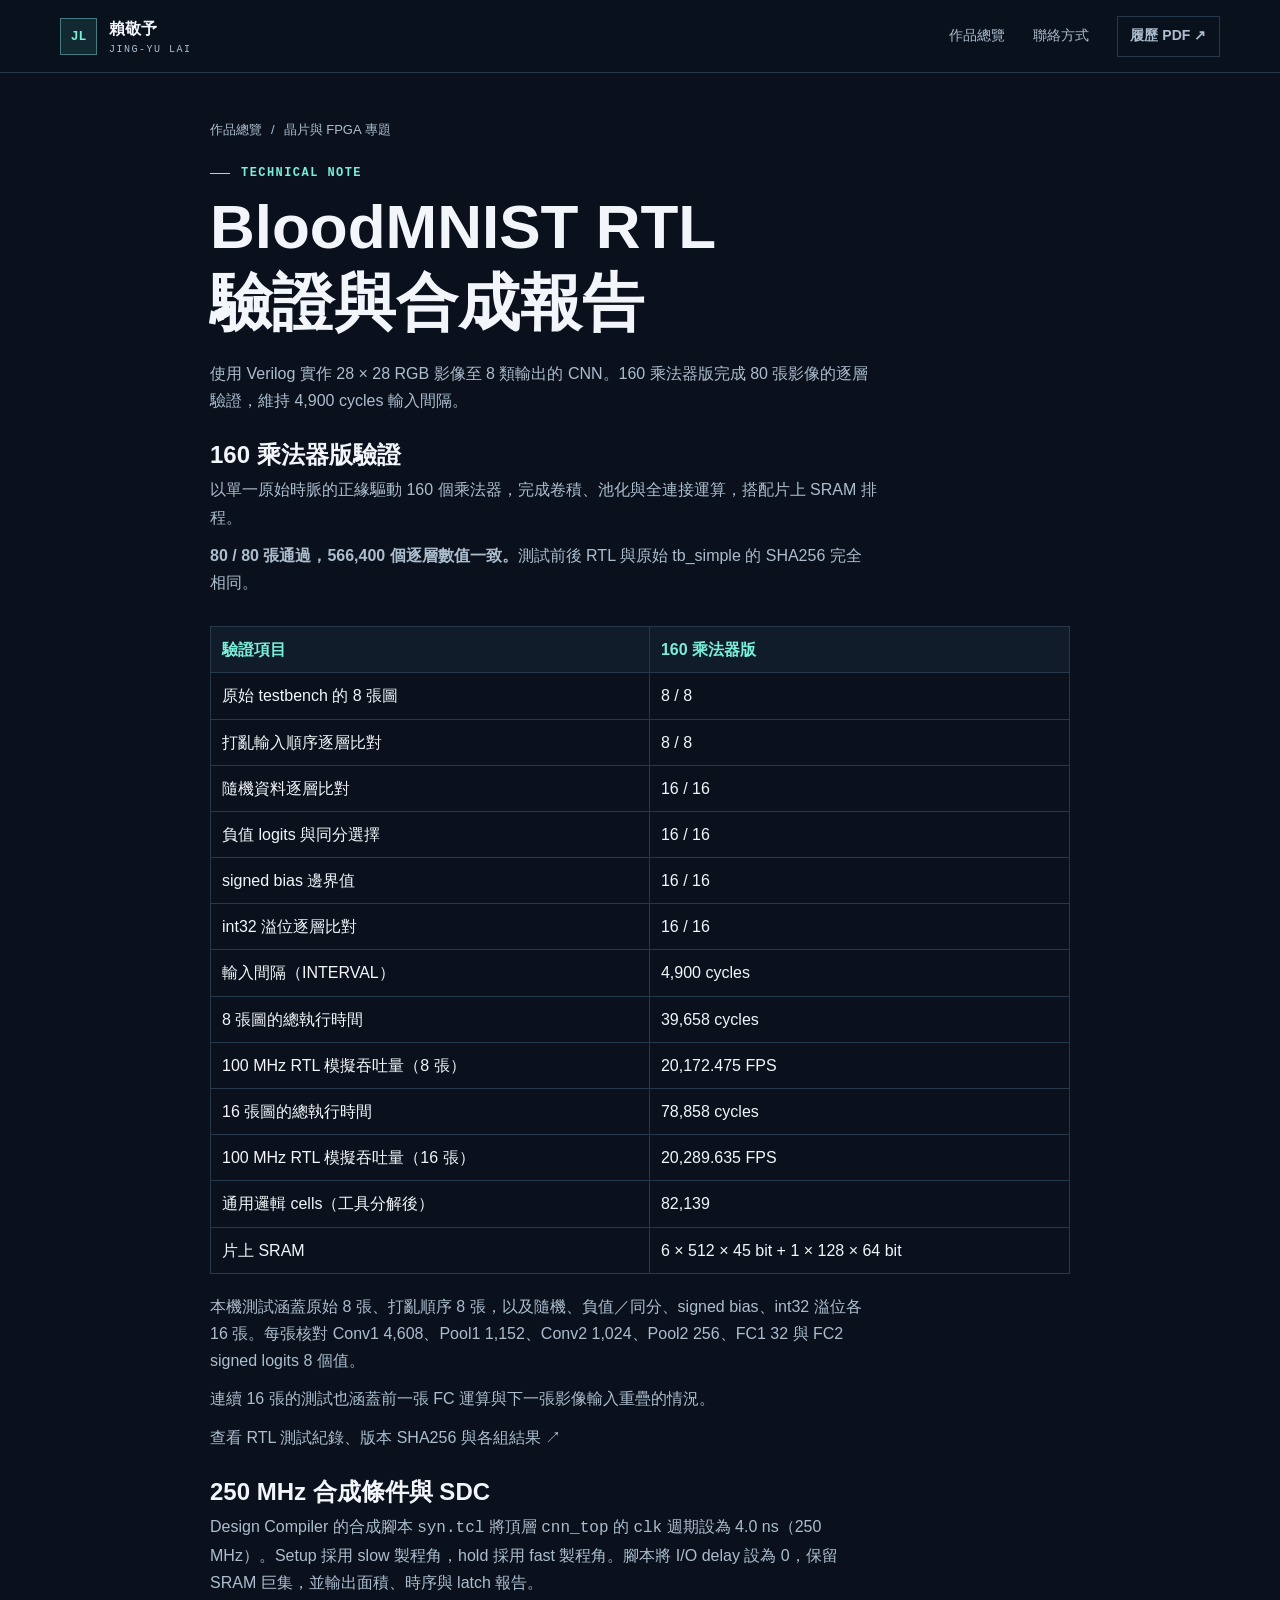
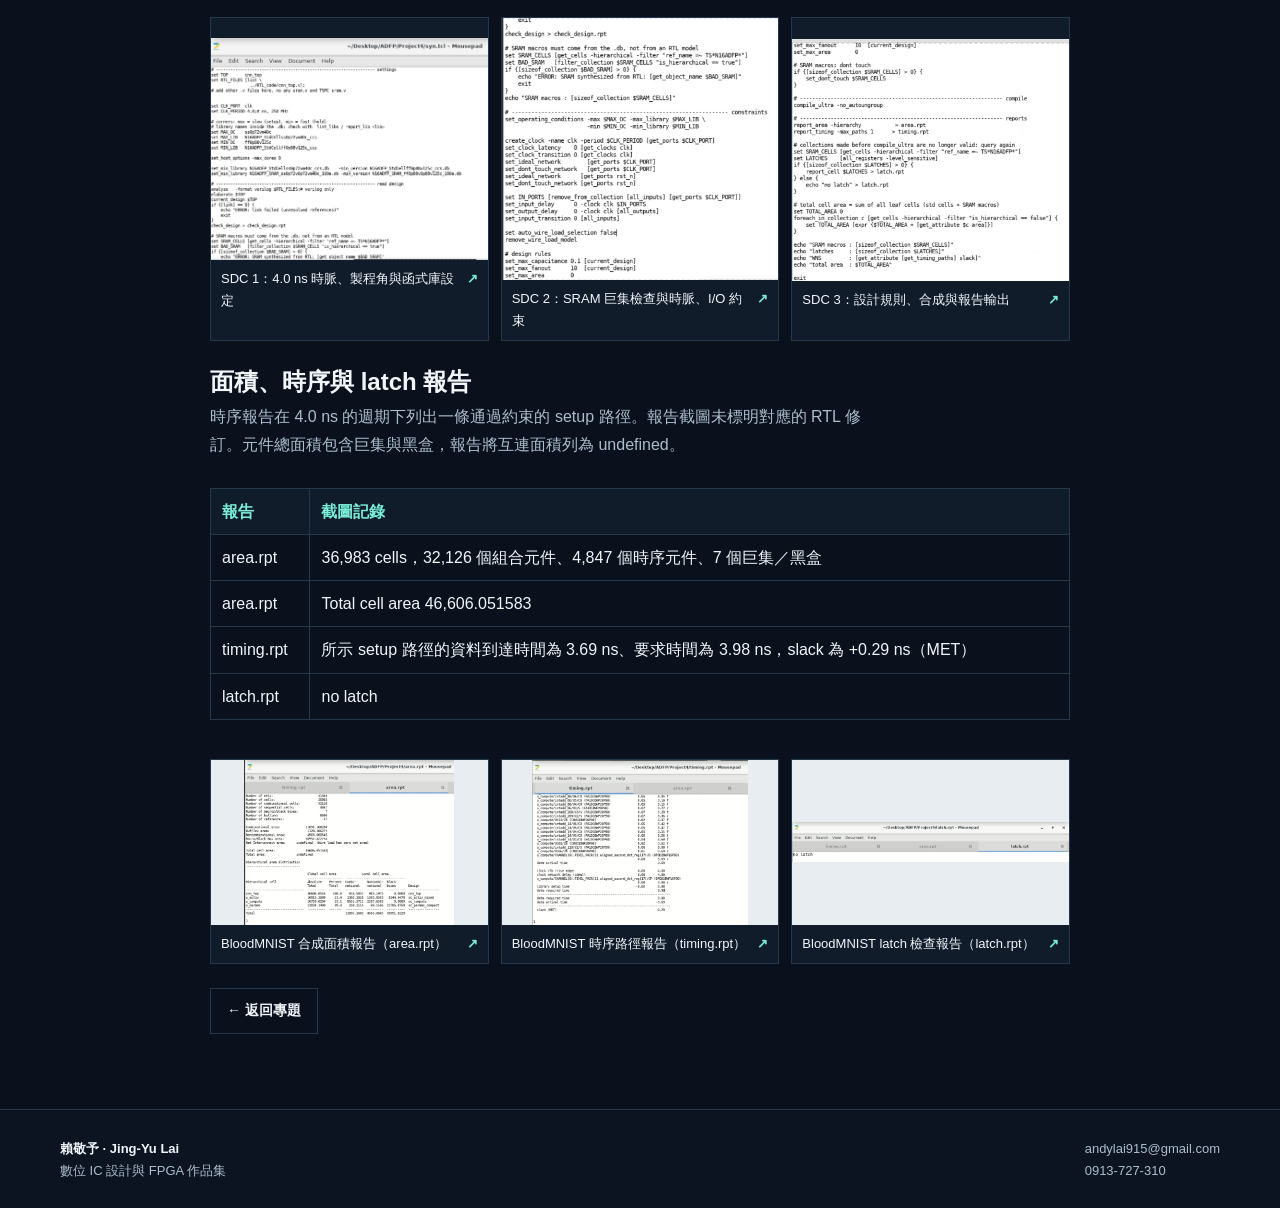
==== commit 7ecb4fbb: "Trim BloodMNIST SRAM and area breakdown" ====
--- a/blood-validation.html
+++ b/blood-validation.html
@@ -1,7 +1,7 @@
 <!doctype html><html lang="zh-Hant"><head><meta charset="utf-8"><meta name="viewport" content="width=device-width, initial-scale=1"><meta name="robots" content="noindex, nofollow"><meta name="description" content="使用 Verilog 實作 28 × 28 RGB 影像至 8 類輸出的 CNN。160 乘法器版完成 80 張影像的逐層驗證，維持 4,900 cycles 輸入間隔。"><meta name="theme-color" content="#0a111d"><title>BloodMNIST RTL 驗證與合成報告｜賴敬予</title><link rel="icon" type="image/svg+xml" href="assets/icon.svg"><link rel="stylesheet" href="site.css"><script src="site.js" defer></script></head><body><a class="skip" href="#main">跳至主要內容</a><header class="topbar"><div class="wrap"><a class="brand" href="index.html"><span class="mark" aria-hidden="true">JL</span><span>賴敬予<small>JING-YU LAI</small></span></a><nav class="nav" aria-label="主選單"><a href="index.html#portfolio">作品總覽</a><a class="contact-nav" href="index.html#contact">聯絡方式</a><a class="outline" href="assets/docs/resume-zh.pdf" target="_blank" rel="noopener">履歷 PDF ↗</a></nav></div></header><main id="main" class="wrap readable"><div class="crumb"><a href="index.html#portfolio">作品總覽</a> / <a href="hardware.html#entry-1">晶片與 FPGA 專題</a></div><div class="mono eyebrow">TECHNICAL NOTE</div><h1>BloodMNIST RTL 驗證與合成報告</h1><p>使用 Verilog 實作 28 × 28 RGB 影像至 8 類輸出的 CNN。160 乘法器版完成 80 張影像的逐層驗證，維持 4,900 cycles 輸入間隔。</p><h2 id="posedge-validation">160 乘法器版驗證</h2>
     <p>以單一原始時脈的正緣驅動 160 個乘法器，完成卷積、池化與全連接運算，搭配片上 SRAM 排程。</p>
     <p><strong>80 / 80 張通過，566,400 個逐層數值一致。</strong>測試前後 RTL 與原始 tb_simple 的 SHA256 完全相同。</p>
-    <div class="table-wrap" role="region" aria-label="比較表" tabindex="0"><table><thead><tr><th scope="col">驗證項目</th><th scope="col">160 乘法器版</th></tr></thead><tbody><tr><th scope="row">原始 testbench 的 8 張圖</th><td>8 / 8</td></tr><tr><th scope="row">打亂輸入順序逐層比對</th><td>8 / 8</td></tr><tr><th scope="row">隨機資料逐層比對</th><td>16 / 16</td></tr><tr><th scope="row">負值 logits 與同分選擇</th><td>16 / 16</td></tr><tr><th scope="row">signed bias 邊界值</th><td>16 / 16</td></tr><tr><th scope="row">int32 溢位逐層比對</th><td>16 / 16</td></tr><tr><th scope="row">輸入間隔（INTERVAL）</th><td>4,900 cycles</td></tr><tr><th scope="row">8 張圖的總執行時間</th><td>39,658 cycles</td></tr><tr><th scope="row">100 MHz RTL 模擬吞吐量（8 張）</th><td>20,172.475 FPS</td></tr><tr><th scope="row">16 張圖的總執行時間</th><td>78,858 cycles</td></tr><tr><th scope="row">100 MHz RTL 模擬吞吐量（16 張）</th><td>20,289.635 FPS</td></tr><tr><th scope="row">通用邏輯 cells（工具分解後）</th><td>82,139</td></tr><tr><th scope="row">片上 SRAM</th><td>6 × 512 × 45 bit + 1 × 128 × 64 bit，總計 146,432 bit（143 Kibit，約 17.9 KiB）</td></tr></tbody></table></div>
+    <div class="table-wrap" role="region" aria-label="比較表" tabindex="0"><table><thead><tr><th scope="col">驗證項目</th><th scope="col">160 乘法器版</th></tr></thead><tbody><tr><th scope="row">原始 testbench 的 8 張圖</th><td>8 / 8</td></tr><tr><th scope="row">打亂輸入順序逐層比對</th><td>8 / 8</td></tr><tr><th scope="row">隨機資料逐層比對</th><td>16 / 16</td></tr><tr><th scope="row">負值 logits 與同分選擇</th><td>16 / 16</td></tr><tr><th scope="row">signed bias 邊界值</th><td>16 / 16</td></tr><tr><th scope="row">int32 溢位逐層比對</th><td>16 / 16</td></tr><tr><th scope="row">輸入間隔（INTERVAL）</th><td>4,900 cycles</td></tr><tr><th scope="row">8 張圖的總執行時間</th><td>39,658 cycles</td></tr><tr><th scope="row">100 MHz RTL 模擬吞吐量（8 張）</th><td>20,172.475 FPS</td></tr><tr><th scope="row">16 張圖的總執行時間</th><td>78,858 cycles</td></tr><tr><th scope="row">100 MHz RTL 模擬吞吐量（16 張）</th><td>20,289.635 FPS</td></tr><tr><th scope="row">通用邏輯 cells（工具分解後）</th><td>82,139</td></tr><tr><th scope="row">片上 SRAM</th><td>6 × 512 × 45 bit + 1 × 128 × 64 bit</td></tr></tbody></table></div>
     <p>本機測試涵蓋原始 8 張、打亂順序 8 張，以及隨機、負值／同分、signed bias、int32 溢位各 16 張。每張核對 Conv1 4,608、Pool1 1,152、Conv2 1,024、Pool2 256、FC1 32 與 FC2 signed logits 8 個值。</p>
     <p>連續 16 張的測試也涵蓋前一張 FC 運算與下一張影像輸入重疊的情況。</p>
     <p><a href="assets/docs/blood-posedge-validation.txt" target="_blank" rel="noopener">查看 RTL 測試紀錄、版本 SHA256 與各組結果 ↗</a></p>
@@ -10,5 +10,5 @@
     <div class="gallery"><button type="button" data-picture="assets/blood-sdc1.png" data-label="SDC 1：4.0 ns 時脈、製程角與函式庫設定" aria-label="放大：SDC 1：4.0 ns 時脈、製程角與函式庫設定"><img class="full-image" src="assets/blood-sdc1.png" alt="SDC 1：4.0 ns 時脈、製程角與函式庫設定" loading="lazy"><span>SDC 1：4.0 ns 時脈、製程角與函式庫設定 <b aria-hidden="true">↗</b></span></button><button type="button" data-picture="assets/blood-sdc2.png" data-label="SDC 2：SRAM 巨集檢查與時脈、I/O 約束" aria-label="放大：SDC 2：SRAM 巨集檢查與時脈、I/O 約束"><img class="full-image" src="assets/blood-sdc2.png" alt="SDC 2：SRAM 巨集檢查與時脈、I/O 約束" loading="lazy"><span>SDC 2：SRAM 巨集檢查與時脈、I/O 約束 <b aria-hidden="true">↗</b></span></button><button type="button" data-picture="assets/blood-sdc3.png" data-label="SDC 3：設計規則、合成與報告輸出" aria-label="放大：SDC 3：設計規則、合成與報告輸出"><img class="full-image" src="assets/blood-sdc3.png" alt="SDC 3：設計規則、合成與報告輸出" loading="lazy"><span>SDC 3：設計規則、合成與報告輸出 <b aria-hidden="true">↗</b></span></button></div>
     <h2>面積、時序與 latch 報告</h2>
     <p>時序報告在 4.0 ns 的週期下列出一條通過約束的 setup 路徑。報告截圖未標明對應的 RTL 修訂。元件總面積包含巨集與黑盒，報告將互連面積列為 undefined。</p>
-    <div class="table-wrap" role="region" aria-label="比較表" tabindex="0"><table><thead><tr><th scope="col">報告</th><th scope="col">截圖記錄</th></tr></thead><tbody><tr><th scope="row">area.rpt</th><td>36,983 cells，32,126 個組合元件、4,847 個時序元件、7 個巨集／黑盒</td></tr><tr><th scope="row">area.rpt</th><td>Total cell area 46,606.051583，巨集／黑盒面積 30,951.822754</td></tr><tr><th scope="row">timing.rpt</th><td>所示 setup 路徑的資料到達時間為 3.69 ns、要求時間為 3.98 ns，slack 為 +0.29 ns（MET）</td></tr><tr><th scope="row">latch.rpt</th><td>no latch</td></tr></tbody></table></div>
+    <div class="table-wrap" role="region" aria-label="比較表" tabindex="0"><table><thead><tr><th scope="col">報告</th><th scope="col">截圖記錄</th></tr></thead><tbody><tr><th scope="row">area.rpt</th><td>36,983 cells，32,126 個組合元件、4,847 個時序元件、7 個巨集／黑盒</td></tr><tr><th scope="row">area.rpt</th><td>Total cell area 46,606.051583</td></tr><tr><th scope="row">timing.rpt</th><td>所示 setup 路徑的資料到達時間為 3.69 ns、要求時間為 3.98 ns，slack 為 +0.29 ns（MET）</td></tr><tr><th scope="row">latch.rpt</th><td>no latch</td></tr></tbody></table></div>
     <div class="gallery"><button type="button" data-picture="assets/blood-area.png" data-label="BloodMNIST 合成面積報告（area.rpt）" aria-label="放大：BloodMNIST 合成面積報告（area.rpt）"><img src="assets/blood-area.png" alt="BloodMNIST 合成面積報告（area.rpt）" loading="lazy"><span>BloodMNIST 合成面積報告（area.rpt） <b aria-hidden="true">↗</b></span></button><button type="button" data-picture="assets/blood-timing.png" data-label="BloodMNIST 時序路徑報告（timing.rpt）" aria-label="放大：BloodMNIST 時序路徑報告（timing.rpt）"><img src="assets/blood-timing.png" alt="BloodMNIST 時序路徑報告（timing.rpt）" loading="lazy"><span>BloodMNIST 時序路徑報告（timing.rpt） <b aria-hidden="true">↗</b></span></button><button type="button" data-picture="assets/blood-latch.png" data-label="BloodMNIST latch 檢查報告（latch.rpt）" aria-label="放大：BloodMNIST latch 檢查報告（latch.rpt）"><img src="assets/blood-latch.png" alt="BloodMNIST latch 檢查報告（latch.rpt）" loading="lazy"><span>BloodMNIST latch 檢查報告（latch.rpt） <b aria-hidden="true">↗</b></span></button></div><a class="outline" href="hardware.html#entry-1">← 返回專題</a></main><footer class="footer" id="contact"><div class="wrap"><div><strong>賴敬予 · Jing-Yu Lai</strong><br>數位 IC 設計與 FPGA 作品集</div><div><a href="mailto:andylai915@gmail.com">andylai915@gmail.com</a><br><a href="tel:+886913727310">0913-727-310</a></div></div></footer><dialog class="viewer" id="image-viewer" aria-label="放大圖片"><header><span></span><div class="viewer-actions"><a class="outline" target="_blank" rel="noopener">原始尺寸 ↗</a><form method="dialog"><button>關閉</button></form></div></header><img alt=""></dialog></body></html>
